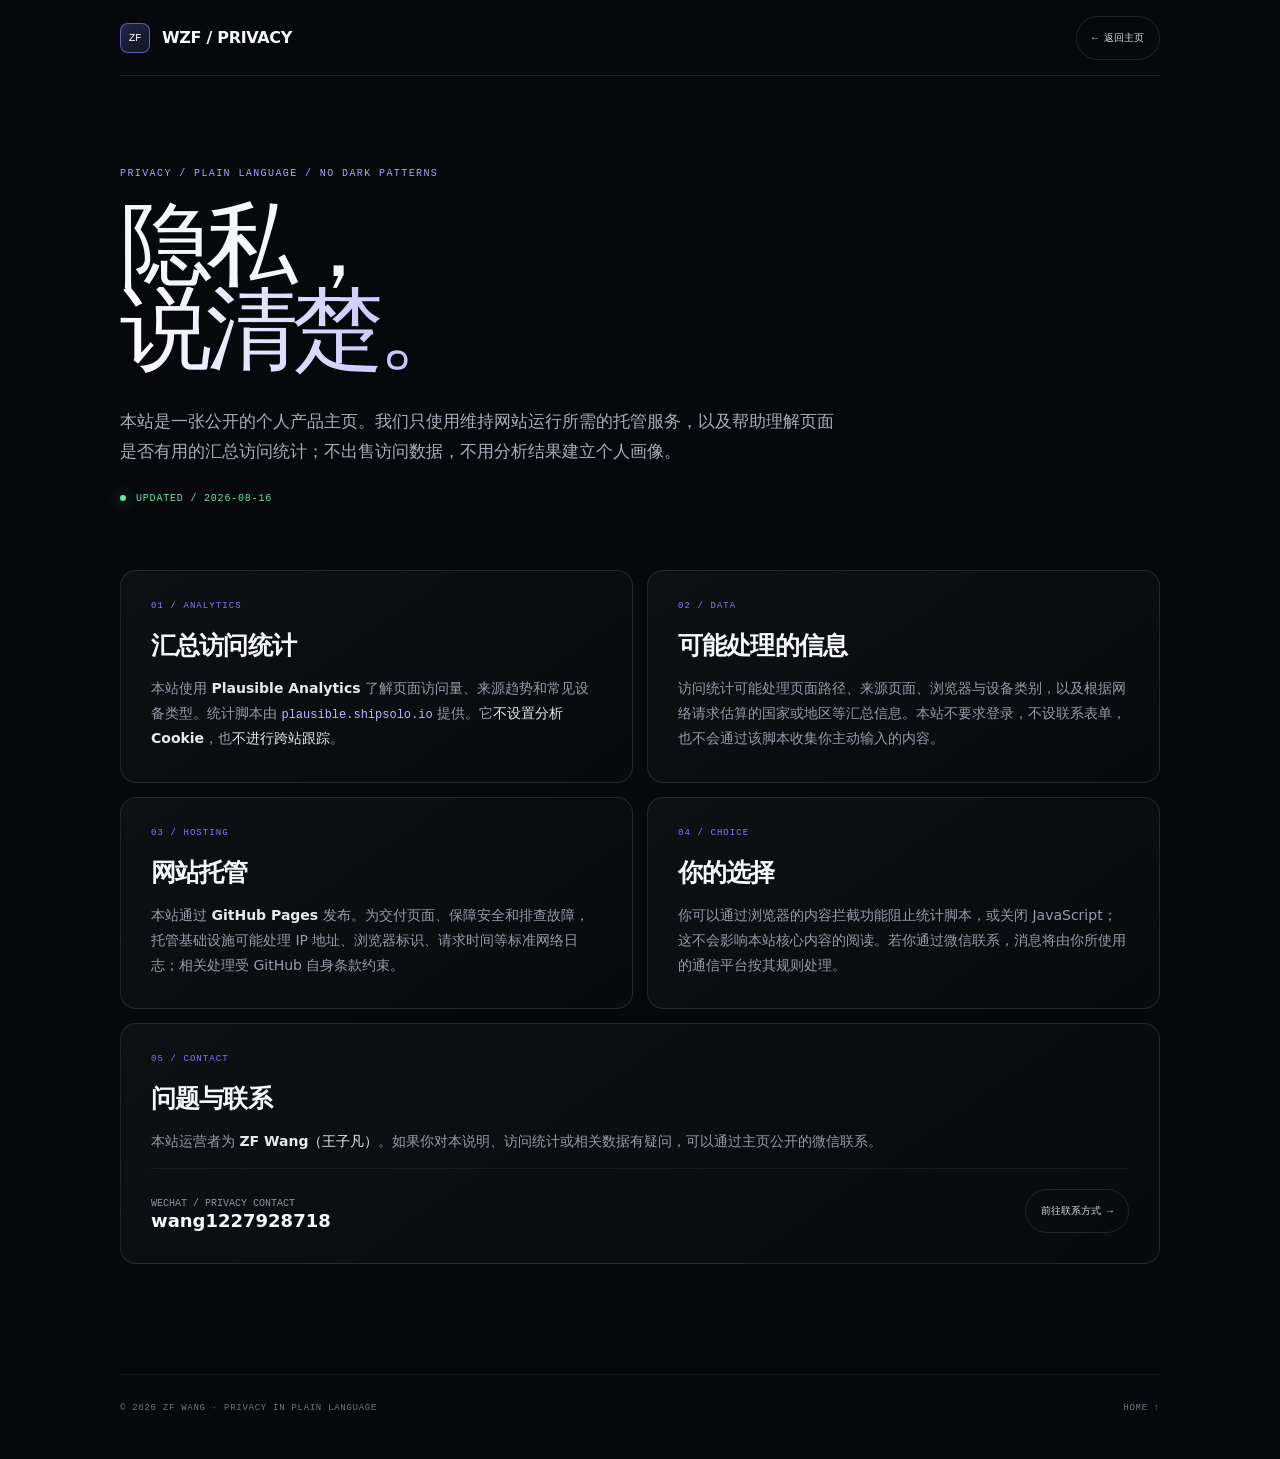
==== privacy.html @ b0c07e70 "feat: add privacy-aware site analytics" ====
<!doctype html>
<html lang="zh-CN">
<head>
  <meta charset="utf-8">
  <meta name="viewport" content="width=device-width,initial-scale=1">
  <meta name="description" content="wangzifan.store 的隐私说明：了解本站使用的托管与汇总访问统计服务。">
  <meta name="theme-color" content="#07080b">
  <link rel="icon" href="favicon.svg" type="image/svg+xml">
  <script defer data-domain="wangzifan.store" src="https://plausible.shipsolo.io/js/script.js"></script>
  <title>隐私说明 — ZF Wang</title>
  <style>
    :root{
      --bg:#07080b;--panel:#0d0f15;--text:#f6f7fb;--muted:#9ba1b0;--dim:#707787;
      --line:rgba(255,255,255,.10);--line2:rgba(255,255,255,.055);--violet:#8178ff;
      --cyan:#5ad8ff;--green:#66e8a9;--sans:Inter,"SF Pro Display","PingFang SC","Microsoft YaHei",system-ui,sans-serif;
      --mono:"SFMono-Regular",Consolas,"Liberation Mono",monospace
    }
    *{box-sizing:border-box;margin:0;padding:0}
    html{background:var(--bg)}
    body{min-height:100vh;background:var(--bg);color:var(--text);font-family:var(--sans);-webkit-font-smoothing:antialiased;overflow-x:hidden}
    body:before{content:"";position:fixed;inset:0;z-index:-1;background:radial-gradient(700px circle at 84% 8%,rgba(129,120,255,.15),transparent 66%),radial-gradient(540px circle at 4% 78%,rgba(90,216,255,.06),transparent 70%)}
    a{color:inherit;text-decoration:none}
    a:focus-visible{outline:2px solid var(--cyan);outline-offset:4px}
    .shell{width:min(1040px,calc(100% - 48px));margin-inline:auto}
    .nav{height:76px;display:flex;align-items:center;justify-content:space-between;border-bottom:1px solid var(--line)}
    .brand{display:flex;align-items:center;gap:12px;font-weight:650;letter-spacing:-.02em}
    .brand-mark{width:30px;height:30px;border:1px solid rgba(129,120,255,.68);display:grid;place-items:center;border-radius:8px;background:linear-gradient(145deg,rgba(129,120,255,.25),rgba(88,216,255,.08));font:500 11px var(--mono)}
    .back{min-height:44px;display:inline-flex;align-items:center;padding:10px 15px;border:1px solid var(--line);border-radius:999px;color:#d9dce5;font:500 10px var(--mono);transition:.2s}
    .back:hover{border-color:rgba(129,120,255,.58);background:rgba(129,120,255,.08)}
    main{padding:92px 0 110px}
    .eyebrow{color:#aaa5ff;font:500 10px var(--mono);letter-spacing:.14em;text-transform:uppercase}
    h1{font-size:clamp(52px,8vw,92px);line-height:.91;letter-spacing:-.065em;font-weight:590;margin:24px 0 28px;max-width:850px}
    h1 em{display:block;font-style:normal;color:transparent;background:linear-gradient(90deg,#fff,#aaa5ff 52%,#62d9ff);background-clip:text;-webkit-background-clip:text;padding-bottom:.08em}
    .lede{max-width:720px;color:#a8aebb;font-size:17px;line-height:1.8}
    .status{display:flex;gap:10px;align-items:center;margin-top:26px;color:var(--green);font:500 10px var(--mono);letter-spacing:.08em}.status i{width:6px;height:6px;border-radius:50%;background:var(--green);box-shadow:0 0 16px rgba(102,232,169,.7)}
    .grid{display:grid;grid-template-columns:repeat(2,minmax(0,1fr));gap:14px;margin-top:66px}
    article{min-width:0;border:1px solid var(--line);border-radius:16px;background:linear-gradient(145deg,rgba(255,255,255,.035),rgba(255,255,255,.012));padding:30px}
    article.wide{grid-column:1/-1}
    .num{color:#8178ff;font:500 9px var(--mono);letter-spacing:.12em}
    h2{font-size:25px;letter-spacing:-.035em;margin:18px 0 14px}
    p,li{color:#969cab;font-size:14px;line-height:1.8}
    ul{padding-left:19px;display:grid;gap:8px}
    strong{color:#e7e9ef;font-weight:560}
    code{color:#bdb9ff;font:400 12px var(--mono);overflow-wrap:anywhere}
    .contact{display:flex;align-items:center;justify-content:space-between;gap:24px;margin-top:14px;padding-top:20px;border-top:1px solid var(--line2)}
    .contact b{font-size:18px}.contact span{color:#8c93a2;font:400 10px var(--mono)}
    footer{padding:28px 0 46px;border-top:1px solid var(--line2);display:flex;justify-content:space-between;gap:20px;color:#6e7584;font:400 9px var(--mono);letter-spacing:.08em;text-transform:uppercase}
    footer a:hover{color:#d9dce5}
    @media(max-width:700px){.shell{width:calc(100% - 28px)}.nav{height:66px}.back{padding:9px 12px}main{padding:68px 0 86px}h1{font-size:49px}.lede{font-size:15px}.grid{grid-template-columns:1fr;margin-top:48px}article{padding:24px}article.wide{grid-column:auto}.contact{align-items:flex-start;flex-direction:column}footer{align-items:flex-start;flex-direction:column}}
    @media(max-width:360px){h1{font-size:42px}}
  </style>
</head>
<body>
  <header class="shell nav"><a class="brand" href="index.html"><span class="brand-mark">ZF</span><span>WZF / PRIVACY</span></a><a class="back" href="index.html">← 返回主页</a></header>
  <main class="shell">
    <div class="eyebrow">Privacy / Plain language / No dark patterns</div>
    <h1>隐私，<em>说清楚。</em></h1>
    <p class="lede">本站是一张公开的个人产品主页。我们只使用维持网站运行所需的托管服务，以及帮助理解页面是否有用的汇总访问统计；不出售访问数据，不用分析结果建立个人画像。</p>
    <div class="status"><i aria-hidden="true"></i>UPDATED / 2026-08-16</div>

    <section class="grid" aria-label="隐私说明内容">
      <article>
        <div class="num">01 / ANALYTICS</div>
        <h2>汇总访问统计</h2>
        <p>本站使用 <strong>Plausible Analytics</strong> 了解页面访问量、来源趋势和常见设备类型。统计脚本由 <code>plausible.shipsolo.io</code> 提供。它<strong>不设置分析 Cookie</strong>，也<strong>不进行跨站跟踪</strong>。</p>
      </article>
      <article>
        <div class="num">02 / DATA</div>
        <h2>可能处理的信息</h2>
        <p>访问统计可能处理页面路径、来源页面、浏览器与设备类别，以及根据网络请求估算的国家或地区等汇总信息。本站不要求登录，不设联系表单，也不会通过该脚本收集你主动输入的内容。</p>
      </article>
      <article>
        <div class="num">03 / HOSTING</div>
        <h2>网站托管</h2>
        <p>本站通过 <strong>GitHub Pages</strong> 发布。为交付页面、保障安全和排查故障，托管基础设施可能处理 IP 地址、浏览器标识、请求时间等标准网络日志；相关处理受 GitHub 自身条款约束。</p>
      </article>
      <article>
        <div class="num">04 / CHOICE</div>
        <h2>你的选择</h2>
        <p>你可以通过浏览器的内容拦截功能阻止统计脚本，或关闭 JavaScript；这不会影响本站核心内容的阅读。若你通过微信联系，消息将由你所使用的通信平台按其规则处理。</p>
      </article>
      <article class="wide">
        <div class="num">05 / CONTACT</div>
        <h2>问题与联系</h2>
        <p>本站运营者为 <strong>ZF Wang（王子凡）</strong>。如果你对本说明、访问统计或相关数据有疑问，可以通过主页公开的微信联系。</p>
        <div class="contact"><div><span>WECHAT / PRIVACY CONTACT</span><br><b>wang1227928718</b></div><a class="back" href="index.html#contact">前往联系方式 →</a></div>
      </article>
    </section>
  </main>
  <footer class="shell"><span>© 2026 ZF WANG · PRIVACY IN PLAIN LANGUAGE</span><a href="index.html">HOME ↑</a></footer>
</body>
</html>
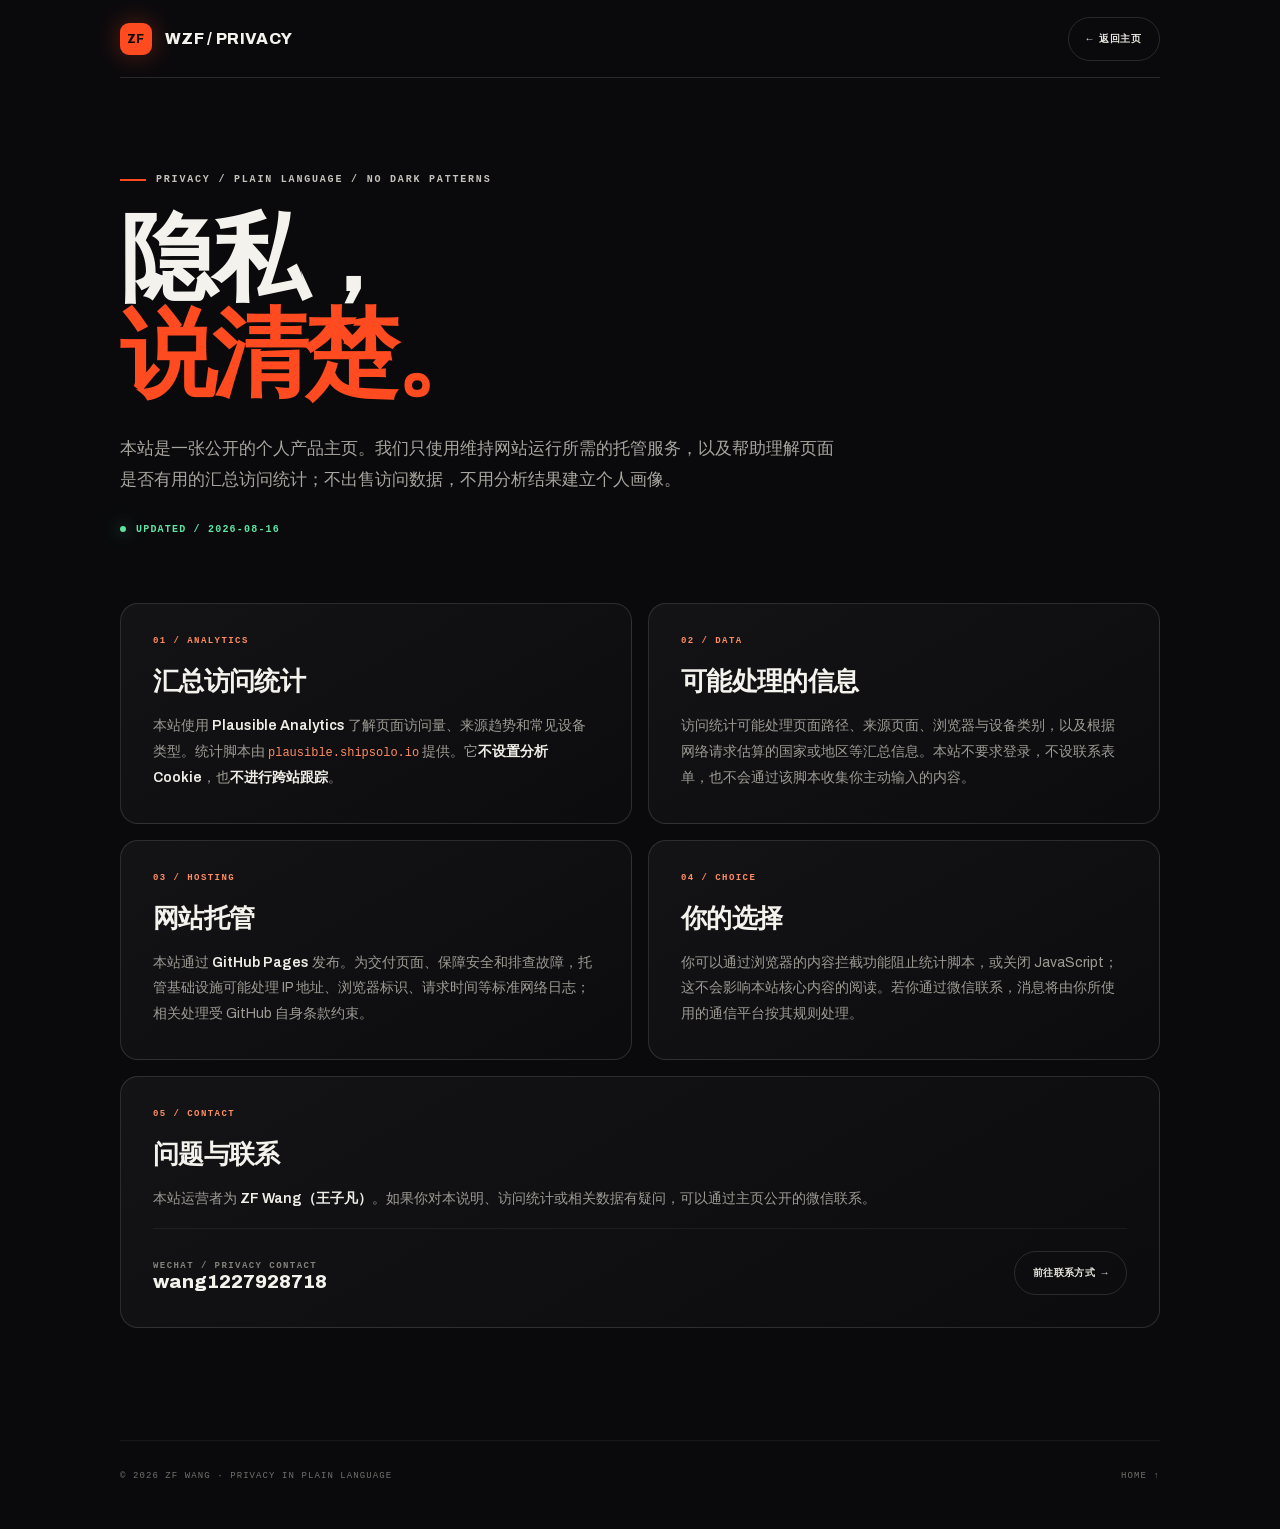
==== commit 046c4513: "feat: full visual system redesign — Archivo variable typography, warm-paper manifesto, flame-orange " ====
--- a/privacy.html
+++ b/privacy.html
@@ -4,50 +4,60 @@
   <meta charset="utf-8">
   <meta name="viewport" content="width=device-width,initial-scale=1">
   <meta name="description" content="wangzifan.store 的隐私说明：了解本站使用的托管与汇总访问统计服务。">
-  <meta name="theme-color" content="#07080b">
+  <meta name="theme-color" content="#0a0a0d">
   <link rel="icon" href="favicon.svg" type="image/svg+xml">
   <script defer data-domain="wangzifan.store" src="https://plausible.shipsolo.io/js/script.js"></script>
   <title>隐私说明 — ZF Wang</title>
   <style>
-    :root{
-      --bg:#07080b;--panel:#0d0f15;--text:#f6f7fb;--muted:#9ba1b0;--dim:#707787;
-      --line:rgba(255,255,255,.10);--line2:rgba(255,255,255,.055);--violet:#8178ff;
-      --cyan:#5ad8ff;--green:#66e8a9;--sans:Inter,"SF Pro Display","PingFang SC","Microsoft YaHei",system-ui,sans-serif;
-      --mono:"SFMono-Regular",Consolas,"Liberation Mono",monospace
-    }
-    *{box-sizing:border-box;margin:0;padding:0}
-    html{background:var(--bg)}
-    body{min-height:100vh;background:var(--bg);color:var(--text);font-family:var(--sans);-webkit-font-smoothing:antialiased;overflow-x:hidden}
-    body:before{content:"";position:fixed;inset:0;z-index:-1;background:radial-gradient(700px circle at 84% 8%,rgba(129,120,255,.15),transparent 66%),radial-gradient(540px circle at 4% 78%,rgba(90,216,255,.06),transparent 70%)}
-    a{color:inherit;text-decoration:none}
-    a:focus-visible{outline:2px solid var(--cyan);outline-offset:4px}
-    .shell{width:min(1040px,calc(100% - 48px));margin-inline:auto}
-    .nav{height:76px;display:flex;align-items:center;justify-content:space-between;border-bottom:1px solid var(--line)}
-    .brand{display:flex;align-items:center;gap:12px;font-weight:650;letter-spacing:-.02em}
-    .brand-mark{width:30px;height:30px;border:1px solid rgba(129,120,255,.68);display:grid;place-items:center;border-radius:8px;background:linear-gradient(145deg,rgba(129,120,255,.25),rgba(88,216,255,.08));font:500 11px var(--mono)}
-    .back{min-height:44px;display:inline-flex;align-items:center;padding:10px 15px;border:1px solid var(--line);border-radius:999px;color:#d9dce5;font:500 10px var(--mono);transition:.2s}
-    .back:hover{border-color:rgba(129,120,255,.58);background:rgba(129,120,255,.08)}
-    main{padding:92px 0 110px}
-    .eyebrow{color:#aaa5ff;font:500 10px var(--mono);letter-spacing:.14em;text-transform:uppercase}
-    h1{font-size:clamp(52px,8vw,92px);line-height:.91;letter-spacing:-.065em;font-weight:590;margin:24px 0 28px;max-width:850px}
-    h1 em{display:block;font-style:normal;color:transparent;background:linear-gradient(90deg,#fff,#aaa5ff 52%,#62d9ff);background-clip:text;-webkit-background-clip:text;padding-bottom:.08em}
-    .lede{max-width:720px;color:#a8aebb;font-size:17px;line-height:1.8}
-    .status{display:flex;gap:10px;align-items:center;margin-top:26px;color:var(--green);font:500 10px var(--mono);letter-spacing:.08em}.status i{width:6px;height:6px;border-radius:50%;background:var(--green);box-shadow:0 0 16px rgba(102,232,169,.7)}
-    .grid{display:grid;grid-template-columns:repeat(2,minmax(0,1fr));gap:14px;margin-top:66px}
-    article{min-width:0;border:1px solid var(--line);border-radius:16px;background:linear-gradient(145deg,rgba(255,255,255,.035),rgba(255,255,255,.012));padding:30px}
-    article.wide{grid-column:1/-1}
-    .num{color:#8178ff;font:500 9px var(--mono);letter-spacing:.12em}
-    h2{font-size:25px;letter-spacing:-.035em;margin:18px 0 14px}
-    p,li{color:#969cab;font-size:14px;line-height:1.8}
-    ul{padding-left:19px;display:grid;gap:8px}
-    strong{color:#e7e9ef;font-weight:560}
-    code{color:#bdb9ff;font:400 12px var(--mono);overflow-wrap:anywhere}
-    .contact{display:flex;align-items:center;justify-content:space-between;gap:24px;margin-top:14px;padding-top:20px;border-top:1px solid var(--line2)}
-    .contact b{font-size:18px}.contact span{color:#8c93a2;font:400 10px var(--mono)}
-    footer{padding:28px 0 46px;border-top:1px solid var(--line2);display:flex;justify-content:space-between;gap:20px;color:#6e7584;font:400 9px var(--mono);letter-spacing:.08em;text-transform:uppercase}
-    footer a:hover{color:#d9dce5}
-    @media(max-width:700px){.shell{width:calc(100% - 28px)}.nav{height:66px}.back{padding:9px 12px}main{padding:68px 0 86px}h1{font-size:49px}.lede{font-size:15px}.grid{grid-template-columns:1fr;margin-top:48px}article{padding:24px}article.wide{grid-column:auto}.contact{align-items:flex-start;flex-direction:column}footer{align-items:flex-start;flex-direction:column}}
-    @media(max-width:360px){h1{font-size:42px}}
+@font-face{font-family:Archivo;font-style:normal;font-weight:100 900;font-stretch:75% 125%;font-display:swap;src:url([data-uri])}
+
+:root{
+  --ink:#0a0a0d;--text:#f4f2ec;--muted:#a09e96;--dim:#6d6c66;
+  --line:rgba(244,242,236,.13);--line2:rgba(244,242,236,.06);
+  --flame:#ff4b1f;--green:#5fe3a1;
+  --sans:Archivo,"PingFang SC","Hiragino Sans GB","Microsoft YaHei",system-ui,sans-serif;
+  --mono:"SFMono-Regular",Consolas,"Liberation Mono",Menlo,monospace
+}
+*{box-sizing:border-box;margin:0;padding:0}
+html{background:var(--ink);color-scheme:dark}
+body{min-height:100vh;background:var(--ink);color:var(--text);font-family:var(--sans);font-feature-settings:normal;-webkit-font-smoothing:antialiased;overflow-x:hidden}
+body:before{content:"";position:fixed;inset:0;z-index:-1;background:radial-gradient(700px circle at 84% 6%,rgba(255,75,31,.11),transparent 64%),radial-gradient(620px circle at 3% 82%,rgba(255,122,60,.05),transparent 70%)}
+::selection{background:var(--flame);color:#140b06}
+a{color:inherit;text-decoration:none}
+a:focus-visible{outline:2px solid var(--flame);outline-offset:4px}
+.shell{width:min(1040px,calc(100% - 48px));margin-inline:auto}
+.nav{height:78px;display:flex;align-items:center;justify-content:space-between;border-bottom:1px solid var(--line)}
+.brand{display:flex;align-items:center;gap:13px;font-weight:800;letter-spacing:.02em;text-transform:uppercase}
+.brand-mark{width:32px;height:32px;display:grid;place-items:center;border-radius:9px;background:var(--flame);color:#140b06;font:800 12px var(--sans);box-shadow:0 0 26px rgba(255,75,31,.35)}
+.back{min-height:44px;display:inline-flex;align-items:center;padding:11px 18px;border:1px solid var(--line);border-radius:999px;color:#e6e4dc;font:700 10px var(--mono);letter-spacing:.04em;transition:border-color .2s,background .2s,color .2s,transform .2s}
+.back:hover{border-color:var(--flame);background:rgba(255,75,31,.09);color:#fff;transform:translateX(-2px)}
+main{padding:96px 0 112px}
+.eyebrow{display:flex;align-items:center;gap:10px;color:#c4c2ba;font:600 10px var(--mono);letter-spacing:.18em;text-transform:uppercase}
+.eyebrow:before{content:"";width:26px;height:2px;background:var(--flame)}
+h1{font-size:clamp(52px,8vw,96px);line-height:1;letter-spacing:-.045em;font-weight:800;margin:26px 0 30px;max-width:850px}
+h1 em{display:block;font-style:normal;color:var(--flame)}
+.lede{max-width:720px;color:#a8a69e;font-size:17px;line-height:1.85}
+.status{display:flex;gap:10px;align-items:center;margin-top:28px;color:var(--green);font:600 10px var(--mono);letter-spacing:.12em}
+.status i{width:6px;height:6px;border-radius:50%;background:var(--green);box-shadow:0 0 16px rgba(95,227,161,.7)}
+.grid{display:grid;grid-template-columns:repeat(2,minmax(0,1fr));gap:16px;margin-top:68px}
+article{min-width:0;border:1px solid var(--line);border-radius:18px;background:linear-gradient(150deg,rgba(244,242,236,.045),rgba(244,242,236,.012));padding:32px;transition:border-color .25s,transform .25s}
+article:hover{border-color:rgba(255,75,31,.4);transform:translateY(-2px)}
+article.wide{grid-column:1/-1}
+.num{color:#ff8b61;font:600 9px var(--mono);letter-spacing:.16em;text-transform:uppercase}
+h2{font-size:26px;letter-spacing:-.025em;font-weight:800;margin:18px 0 14px}
+p,li{color:#9d9b93;font-size:14px;line-height:1.85}
+ul{padding-left:19px;display:grid;gap:8px}
+strong{color:#f0eee7;font-weight:600}
+code{color:#ff8b61;font:500 12px var(--mono);overflow-wrap:anywhere}
+.contact{display:flex;align-items:center;justify-content:space-between;gap:24px;margin-top:16px;padding-top:22px;border-top:1px solid var(--line2)}
+.contact b{font-size:19px;font-weight:800}
+.contact span{color:#83817a;font:600 9px var(--mono);letter-spacing:.16em}
+.contact .back:hover{transform:translateX(2px)}
+footer{padding:30px 0 48px;border-top:1px solid var(--line2);display:flex;justify-content:space-between;gap:20px;color:#71706a;font:500 9px var(--mono);letter-spacing:.12em;text-transform:uppercase}
+footer a:hover{color:#ff8b61}
+@media(max-width:700px){.shell{width:calc(100% - 28px)}.nav{height:66px}.back{padding:9px 13px}main{padding:70px 0 88px}h1{font-size:48px}.lede{font-size:15px}.grid{grid-template-columns:1fr;margin-top:50px}article{padding:26px}article.wide{grid-column:auto}.contact{align-items:flex-start;flex-direction:column}footer{align-items:flex-start;flex-direction:column}}
+@media(max-width:360px){h1{font-size:41px}}
+
   </style>
 </head>
 <body>
@@ -60,27 +70,27 @@
 
     <section class="grid" aria-label="隐私说明内容">
       <article>
-        <div class="num">01 / ANALYTICS</div>
+        <div class="num">01 / Analytics</div>
         <h2>汇总访问统计</h2>
         <p>本站使用 <strong>Plausible Analytics</strong> 了解页面访问量、来源趋势和常见设备类型。统计脚本由 <code>plausible.shipsolo.io</code> 提供。它<strong>不设置分析 Cookie</strong>，也<strong>不进行跨站跟踪</strong>。</p>
       </article>
       <article>
-        <div class="num">02 / DATA</div>
+        <div class="num">02 / Data</div>
         <h2>可能处理的信息</h2>
         <p>访问统计可能处理页面路径、来源页面、浏览器与设备类别，以及根据网络请求估算的国家或地区等汇总信息。本站不要求登录，不设联系表单，也不会通过该脚本收集你主动输入的内容。</p>
       </article>
       <article>
-        <div class="num">03 / HOSTING</div>
+        <div class="num">03 / Hosting</div>
         <h2>网站托管</h2>
         <p>本站通过 <strong>GitHub Pages</strong> 发布。为交付页面、保障安全和排查故障，托管基础设施可能处理 IP 地址、浏览器标识、请求时间等标准网络日志；相关处理受 GitHub 自身条款约束。</p>
       </article>
       <article>
-        <div class="num">04 / CHOICE</div>
+        <div class="num">04 / Choice</div>
         <h2>你的选择</h2>
         <p>你可以通过浏览器的内容拦截功能阻止统计脚本，或关闭 JavaScript；这不会影响本站核心内容的阅读。若你通过微信联系，消息将由你所使用的通信平台按其规则处理。</p>
       </article>
       <article class="wide">
-        <div class="num">05 / CONTACT</div>
+        <div class="num">05 / Contact</div>
         <h2>问题与联系</h2>
         <p>本站运营者为 <strong>ZF Wang（王子凡）</strong>。如果你对本说明、访问统计或相关数据有疑问，可以通过主页公开的微信联系。</p>
         <div class="contact"><div><span>WECHAT / PRIVACY CONTACT</span><br><b>wang1227928718</b></div><a class="back" href="index.html#contact">前往联系方式 →</a></div>
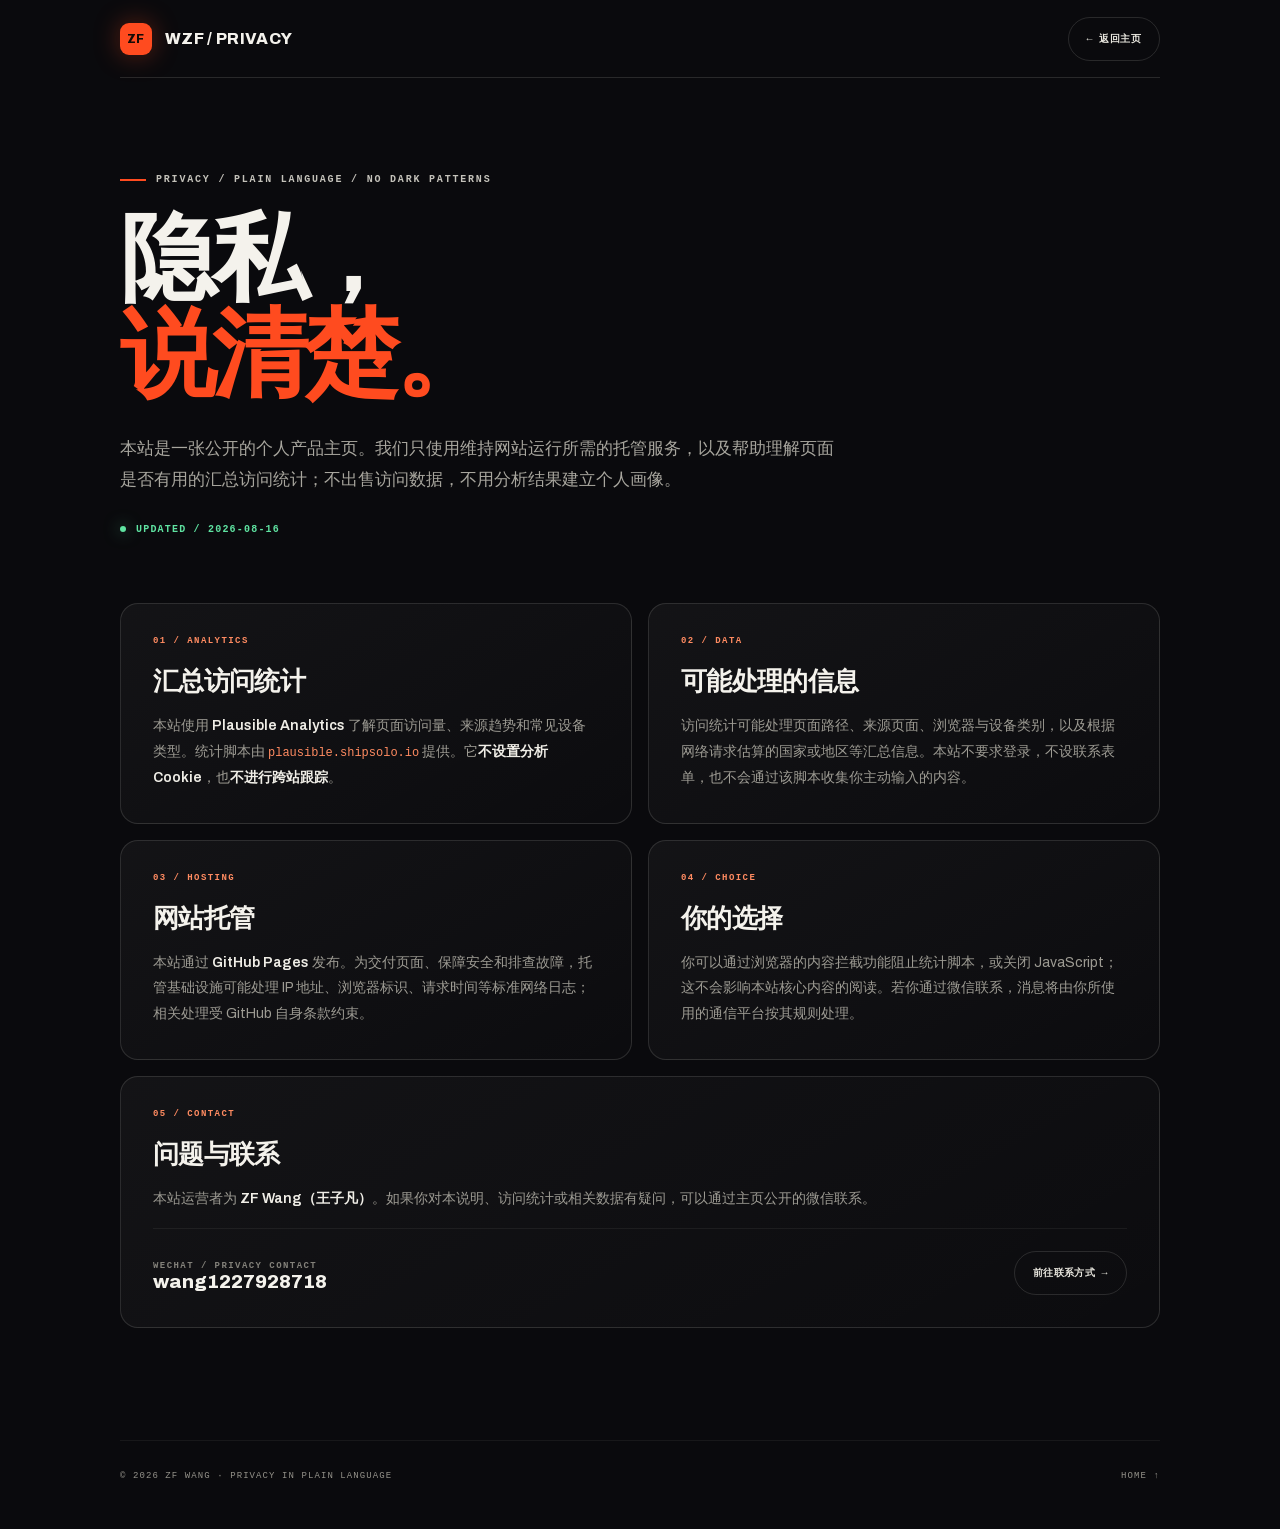
==== commit d747a134: "perf: optimize rendering and accessibility" ====
--- a/privacy.html
+++ b/privacy.html
@@ -9,7 +9,7 @@
   <script defer data-domain="wangzifan.store" src="https://plausible.shipsolo.io/js/script.js"></script>
   <title>隐私说明 — ZF Wang</title>
   <style>
-@font-face{font-family:Archivo;font-style:normal;font-weight:100 900;font-stretch:75% 125%;font-display:swap;src:url([data-uri])}
+@font-face{font-family:Archivo;font-style:normal;font-weight:100 900;font-stretch:75% 125%;font-display:swap;src:url('assets/archivo.woff2')}
 
 :root{
   --ink:#0a0a0d;--text:#f4f2ec;--muted:#a09e96;--dim:#6d6c66;
@@ -53,7 +53,7 @@
 .contact b{font-size:19px;font-weight:800}
 .contact span{color:#83817a;font:600 9px var(--mono);letter-spacing:.16em}
 .contact .back:hover{transform:translateX(2px)}
-footer{padding:30px 0 48px;border-top:1px solid var(--line2);display:flex;justify-content:space-between;gap:20px;color:#71706a;font:500 9px var(--mono);letter-spacing:.12em;text-transform:uppercase}
+footer{padding:30px 0 48px;border-top:1px solid var(--line2);display:flex;justify-content:space-between;gap:20px;color:#94928a;font:500 9px var(--mono);letter-spacing:.12em;text-transform:uppercase}
 footer a:hover{color:#ff8b61}
 @media(max-width:700px){.shell{width:calc(100% - 28px)}.nav{height:66px}.back{padding:9px 13px}main{padding:70px 0 88px}h1{font-size:48px}.lede{font-size:15px}.grid{grid-template-columns:1fr;margin-top:50px}article{padding:26px}article.wide{grid-column:auto}.contact{align-items:flex-start;flex-direction:column}footer{align-items:flex-start;flex-direction:column}}
 @media(max-width:360px){h1{font-size:41px}}
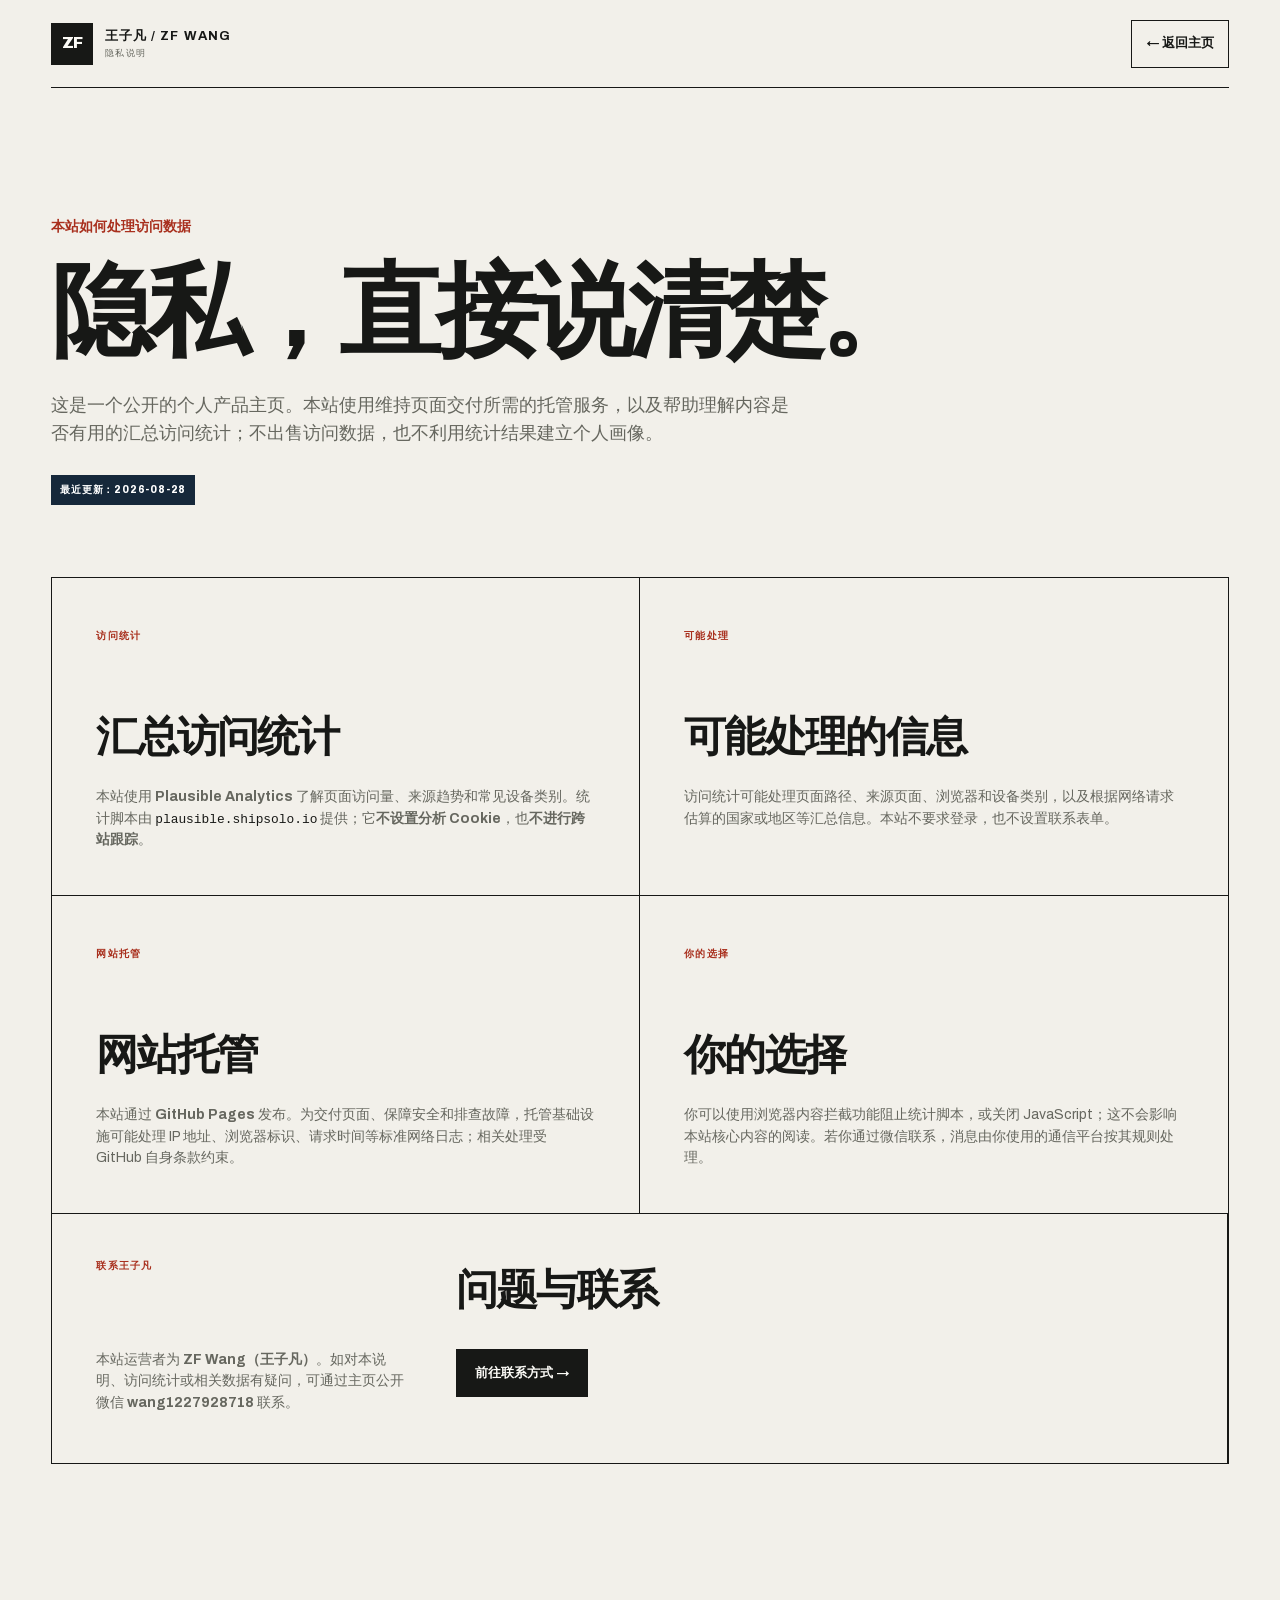
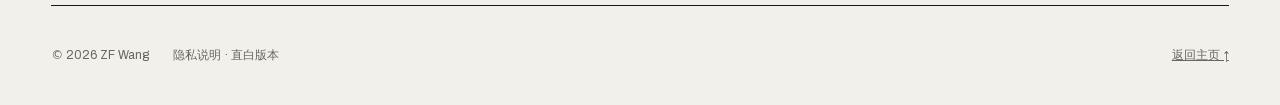
==== commit 4f511a45: "feat: turn portfolio into a personal product workbench Replace the uniform studio presentation with " ====
--- a/privacy.html
+++ b/privacy.html
@@ -2,101 +2,51 @@
 <html lang="zh-CN">
 <head>
   <meta charset="utf-8">
-  <meta name="viewport" content="width=device-width,initial-scale=1">
-  <meta name="description" content="wangzifan.store 的隐私说明：了解本站使用的托管与汇总访问统计服务。">
-  <meta name="theme-color" content="#0a0a0d">
+  <meta name="viewport" content="width=device-width, initial-scale=1">
+  <meta name="theme-color" content="#f2f0ea">
+  <title>隐私说明 — ZF Wang</title>
+  <meta name="description" content="wangzifan.store 的简明隐私说明：Plausible 汇总访问统计、GitHub Pages 托管日志与联系渠道。">
+  <link rel="canonical" href="https://wangzifan.store/privacy.html">
+  <meta property="og:type" content="website">
+  <meta property="og:locale" content="zh_CN">
+  <meta property="og:title" content="隐私说明 — ZF Wang">
+  <meta property="og:description" content="wangzifan.store 的简明隐私说明：Plausible 汇总访问统计、GitHub Pages 托管日志与联系渠道。">
+  <meta property="og:url" content="https://wangzifan.store/privacy.html">
+  <meta property="og:image" content="https://wangzifan.store/assets/og-card.webp">
+  <meta property="og:image:type" content="image/webp">
+  <meta property="og:image:width" content="1200">
+  <meta property="og:image:height" content="630">
+  <meta property="og:image:alt" content="王子凡的个人产品工作台分享图">
+  <meta name="twitter:card" content="summary_large_image">
+  <meta name="twitter:title" content="隐私说明 — ZF Wang">
+  <meta name="twitter:description" content="wangzifan.store 的简明隐私说明：Plausible 汇总访问统计、GitHub Pages 托管日志与联系渠道。">
+  <meta name="twitter:image" content="https://wangzifan.store/assets/og-card.webp">
+  <meta name="twitter:image:alt" content="王子凡的个人产品工作台分享图">
   <link rel="icon" href="favicon.svg" type="image/svg+xml">
+  <link rel="stylesheet" href="assets/site.css">
   <script defer data-domain="wangzifan.store" src="https://plausible.shipsolo.io/js/script.js"></script>
-  <title>隐私说明 — ZF Wang</title>
-  <style>
-@font-face{font-family:Archivo;font-style:normal;font-weight:100 900;font-stretch:75% 125%;font-display:swap;src:url('assets/archivo.woff2')}
-
-:root{
-  --ink:#0a0a0d;--text:#f4f2ec;--muted:#a09e96;--dim:#6d6c66;
-  --line:rgba(244,242,236,.13);--line2:rgba(244,242,236,.06);
-  --flame:#ff4b1f;--green:#5fe3a1;
-  --sans:Archivo,"PingFang SC","Hiragino Sans GB","Microsoft YaHei",system-ui,sans-serif;
-  --mono:"SFMono-Regular",Consolas,"Liberation Mono",Menlo,monospace
-}
-*{box-sizing:border-box;margin:0;padding:0}
-html{background:var(--ink);color-scheme:dark}
-body{min-height:100vh;background:var(--ink);color:var(--text);font-family:var(--sans);font-feature-settings:normal;-webkit-font-smoothing:antialiased;overflow-x:hidden}
-body:before{content:"";position:fixed;inset:0;z-index:-1;background:radial-gradient(700px circle at 84% 6%,rgba(255,75,31,.11),transparent 64%),radial-gradient(620px circle at 3% 82%,rgba(255,122,60,.05),transparent 70%)}
-::selection{background:var(--flame);color:#140b06}
-a{color:inherit;text-decoration:none}
-a:focus-visible{outline:2px solid var(--flame);outline-offset:4px}
-.shell{width:min(1040px,calc(100% - 48px));margin-inline:auto}
-.nav{height:78px;display:flex;align-items:center;justify-content:space-between;border-bottom:1px solid var(--line)}
-.brand{display:flex;align-items:center;gap:13px;font-weight:800;letter-spacing:.02em;text-transform:uppercase}
-.brand-mark{width:32px;height:32px;display:grid;place-items:center;border-radius:9px;background:var(--flame);color:#140b06;font:800 12px var(--sans);box-shadow:0 0 26px rgba(255,75,31,.35)}
-.back{min-height:44px;display:inline-flex;align-items:center;padding:11px 18px;border:1px solid var(--line);border-radius:999px;color:#e6e4dc;font:700 10px var(--mono);letter-spacing:.04em;transition:border-color .2s,background .2s,color .2s,transform .2s}
-.back:hover{border-color:var(--flame);background:rgba(255,75,31,.09);color:#fff;transform:translateX(-2px)}
-main{padding:96px 0 112px}
-.eyebrow{display:flex;align-items:center;gap:10px;color:#c4c2ba;font:600 10px var(--mono);letter-spacing:.18em;text-transform:uppercase}
-.eyebrow:before{content:"";width:26px;height:2px;background:var(--flame)}
-h1{font-size:clamp(52px,8vw,96px);line-height:1;letter-spacing:-.045em;font-weight:800;margin:26px 0 30px;max-width:850px}
-h1 em{display:block;font-style:normal;color:var(--flame)}
-.lede{max-width:720px;color:#a8a69e;font-size:17px;line-height:1.85}
-.status{display:flex;gap:10px;align-items:center;margin-top:28px;color:var(--green);font:600 10px var(--mono);letter-spacing:.12em}
-.status i{width:6px;height:6px;border-radius:50%;background:var(--green);box-shadow:0 0 16px rgba(95,227,161,.7)}
-.grid{display:grid;grid-template-columns:repeat(2,minmax(0,1fr));gap:16px;margin-top:68px}
-article{min-width:0;border:1px solid var(--line);border-radius:18px;background:linear-gradient(150deg,rgba(244,242,236,.045),rgba(244,242,236,.012));padding:32px;transition:border-color .25s,transform .25s}
-article:hover{border-color:rgba(255,75,31,.4);transform:translateY(-2px)}
-article.wide{grid-column:1/-1}
-.num{color:#ff8b61;font:600 9px var(--mono);letter-spacing:.16em;text-transform:uppercase}
-h2{font-size:26px;letter-spacing:-.025em;font-weight:800;margin:18px 0 14px}
-p,li{color:#9d9b93;font-size:14px;line-height:1.85}
-ul{padding-left:19px;display:grid;gap:8px}
-strong{color:#f0eee7;font-weight:600}
-code{color:#ff8b61;font:500 12px var(--mono);overflow-wrap:anywhere}
-.contact{display:flex;align-items:center;justify-content:space-between;gap:24px;margin-top:16px;padding-top:22px;border-top:1px solid var(--line2)}
-.contact b{font-size:19px;font-weight:800}
-.contact span{color:#83817a;font:600 9px var(--mono);letter-spacing:.16em}
-.contact .back:hover{transform:translateX(2px)}
-footer{padding:30px 0 48px;border-top:1px solid var(--line2);display:flex;justify-content:space-between;gap:20px;color:#94928a;font:500 9px var(--mono);letter-spacing:.12em;text-transform:uppercase}
-footer a:hover{color:#ff8b61}
-@media(max-width:700px){.shell{width:calc(100% - 28px)}.nav{height:66px}.back{padding:9px 13px}main{padding:70px 0 88px}h1{font-size:48px}.lede{font-size:15px}.grid{grid-template-columns:1fr;margin-top:50px}article{padding:26px}article.wide{grid-column:auto}.contact{align-items:flex-start;flex-direction:column}footer{align-items:flex-start;flex-direction:column}}
-@media(max-width:360px){h1{font-size:41px}}
-
-  </style>
 </head>
-<body>
-  <header class="shell nav"><a class="brand" href="index.html"><span class="brand-mark">ZF</span><span>WZF / PRIVACY</span></a><a class="back" href="index.html">← 返回主页</a></header>
-  <main class="shell">
-    <div class="eyebrow">Privacy / Plain language / No dark patterns</div>
-    <h1>隐私，<em>说清楚。</em></h1>
-    <p class="lede">本站是一张公开的个人产品主页。我们只使用维持网站运行所需的托管服务，以及帮助理解页面是否有用的汇总访问统计；不出售访问数据，不用分析结果建立个人画像。</p>
-    <div class="status"><i aria-hidden="true"></i>UPDATED / 2026-08-16</div>
-
-    <section class="grid" aria-label="隐私说明内容">
-      <article>
-        <div class="num">01 / Analytics</div>
-        <h2>汇总访问统计</h2>
-        <p>本站使用 <strong>Plausible Analytics</strong> 了解页面访问量、来源趋势和常见设备类型。统计脚本由 <code>plausible.shipsolo.io</code> 提供。它<strong>不设置分析 Cookie</strong>，也<strong>不进行跨站跟踪</strong>。</p>
-      </article>
-      <article>
-        <div class="num">02 / Data</div>
-        <h2>可能处理的信息</h2>
-        <p>访问统计可能处理页面路径、来源页面、浏览器与设备类别，以及根据网络请求估算的国家或地区等汇总信息。本站不要求登录，不设联系表单，也不会通过该脚本收集你主动输入的内容。</p>
-      </article>
-      <article>
-        <div class="num">03 / Hosting</div>
-        <h2>网站托管</h2>
-        <p>本站通过 <strong>GitHub Pages</strong> 发布。为交付页面、保障安全和排查故障，托管基础设施可能处理 IP 地址、浏览器标识、请求时间等标准网络日志；相关处理受 GitHub 自身条款约束。</p>
-      </article>
-      <article>
-        <div class="num">04 / Choice</div>
-        <h2>你的选择</h2>
-        <p>你可以通过浏览器的内容拦截功能阻止统计脚本，或关闭 JavaScript；这不会影响本站核心内容的阅读。若你通过微信联系，消息将由你所使用的通信平台按其规则处理。</p>
-      </article>
-      <article class="wide">
-        <div class="num">05 / Contact</div>
-        <h2>问题与联系</h2>
-        <p>本站运营者为 <strong>ZF Wang（王子凡）</strong>。如果你对本说明、访问统计或相关数据有疑问，可以通过主页公开的微信联系。</p>
-        <div class="contact"><div><span>WECHAT / PRIVACY CONTACT</span><br><b>wang1227928718</b></div><a class="back" href="index.html#contact">前往联系方式 →</a></div>
-      </article>
+<body class="privacy-page">
+  <a class="skip-link" href="#privacy-content">跳到隐私说明</a>
+  <header class="site-header">
+    <a class="brand" href="index.html" aria-label="返回王子凡首页"><span class="brand-mark" aria-hidden="true">ZF</span><span><strong>王子凡 / ZF WANG</strong><small>隐私说明</small></span></a>
+    <a class="button privacy-back" href="index.html">← 返回主页</a>
+  </header>
+  <main class="privacy-main" id="privacy-content" tabindex="-1">
+    <div class="privacy-hero">
+      <p class="eyebrow">本站如何处理访问数据</p>
+      <h1>隐私，直接说清楚。</h1>
+      <p>这是一个公开的个人产品主页。本站使用维持页面交付所需的托管服务，以及帮助理解内容是否有用的汇总访问统计；不出售访问数据，也不利用统计结果建立个人画像。</p>
+      <span class="privacy-updated">最近更新：2026-08-28</span>
+    </div>
+    <section class="privacy-grid" aria-label="隐私说明内容">
+      <article><span>访问统计</span><h2>汇总访问统计</h2><p>本站使用 <strong>Plausible Analytics</strong> 了解页面访问量、来源趋势和常见设备类别。统计脚本由 <code>plausible.shipsolo.io</code> 提供；它<strong>不设置分析 Cookie</strong>，也<strong>不进行跨站跟踪</strong>。</p></article>
+      <article><span>可能处理</span><h2>可能处理的信息</h2><p>访问统计可能处理页面路径、来源页面、浏览器和设备类别，以及根据网络请求估算的国家或地区等汇总信息。本站不要求登录，也不设置联系表单。</p></article>
+      <article><span>网站托管</span><h2>网站托管</h2><p>本站通过 <strong>GitHub Pages</strong> 发布。为交付页面、保障安全和排查故障，托管基础设施可能处理 IP 地址、浏览器标识、请求时间等标准网络日志；相关处理受 GitHub 自身条款约束。</p></article>
+      <article><span>你的选择</span><h2>你的选择</h2><p>你可以使用浏览器内容拦截功能阻止统计脚本，或关闭 JavaScript；这不会影响本站核心内容的阅读。若你通过微信联系，消息由你使用的通信平台按其规则处理。</p></article>
+      <article class="privacy-contact"><span>联系王子凡</span><h2>问题与联系</h2><p>本站运营者为 <strong>ZF Wang（王子凡）</strong>。如对本说明、访问统计或相关数据有疑问，可通过主页公开微信 <strong>wang1227928718</strong> 联系。</p><a class="button button-primary" href="index.html#contact">前往联系方式 →</a></article>
     </section>
   </main>
-  <footer class="shell"><span>© 2026 ZF WANG · PRIVACY IN PLAIN LANGUAGE</span><a href="index.html">HOME ↑</a></footer>
+  <footer class="site-footer"><span>© 2026 ZF Wang</span><span>隐私说明 · 直白版本</span><a href="index.html">返回主页 ↑</a></footer>
 </body>
 </html>
--- a/assets/site.css
+++ b/assets/site.css
@@ -0,0 +1,495 @@
+@font-face {
+  font-family: "Archivo";
+  src: url("archivo.woff2") format("woff2");
+  font-display: swap;
+  font-weight: 100 900;
+}
+
+:root {
+  --bg: #f2f0ea;
+  --surface: #fcfbf7;
+  --ink: #171816;
+  --muted: #66675f;
+  --line: #cbc9bf;
+  --accent: #cc3d26;
+  --accent-dark: #a82f1d;
+  --navy: #16283a;
+  --max: 1180px;
+  --pad: clamp(20px, 4vw, 64px);
+}
+
+* { box-sizing: border-box; }
+[hidden] { display: none !important; }
+html { scroll-behavior: smooth; }
+body {
+  margin: 0;
+  background: var(--bg);
+  color: var(--ink);
+  font-family: Archivo, system-ui, sans-serif;
+  line-height: 1.55;
+}
+a { color: inherit; }
+.skip-link {
+  position: fixed;
+  inset: 8px auto auto 8px;
+  z-index: 100;
+  padding: 10px 14px;
+  background: var(--ink);
+  color: white;
+  transform: translateY(-150%);
+}
+.skip-link:focus { transform: none; }
+.site-header {
+  width: min(calc(100% - (2 * var(--pad))), var(--max));
+  margin: 0 auto;
+  min-height: 88px;
+  display: flex;
+  align-items: center;
+  justify-content: space-between;
+  border-bottom: 1px solid var(--ink);
+}
+.brand {
+  display: inline-flex;
+  gap: 12px;
+  align-items: center;
+  text-decoration: none;
+}
+.brand-mark {
+  display: grid;
+  place-items: center;
+  width: 42px;
+  aspect-ratio: 1;
+  background: var(--ink);
+  color: var(--surface);
+  font-weight: 850;
+  letter-spacing: -0.07em;
+}
+.brand strong, .brand small { display: block; }
+.brand strong { letter-spacing: .08em; font-size: 13px; }
+.brand small { color: var(--muted); font-size: 9px; letter-spacing: .13em; }
+nav { display: flex; gap: 4px; align-items: center; }
+nav a {
+  min-height: 44px;
+  display: inline-flex;
+  align-items: center;
+  padding: 0 13px;
+  font-size: 13px;
+  text-decoration: none;
+}
+nav a:hover, nav a:focus-visible { background: #e4e1d8; }
+nav .nav-cta { margin-left: 8px; background: var(--ink); color: var(--surface); }
+nav .nav-cta:hover, nav .nav-cta:focus-visible { background: var(--accent); }
+.hero {
+  width: min(calc(100% - (2 * var(--pad))), var(--max));
+  margin: 0 auto;
+  min-height: 640px;
+  padding: clamp(76px, 9vw, 122px) 0 78px;
+  display: grid;
+  grid-template-columns: minmax(0, 1.28fr) minmax(300px, .72fr);
+  gap: clamp(52px, 8vw, 112px);
+  align-items: center;
+}
+.eyebrow, .note-index {
+  display: block;
+  margin: 0 0 24px;
+  color: var(--accent-dark);
+  font-size: 14px;
+  font-weight: 760;
+  letter-spacing: 0;
+}
+h1 {
+  max-width: 900px;
+  margin: 0;
+  font-size: clamp(46px, 6.35vw, 80px);
+  line-height: .98;
+  letter-spacing: -.058em;
+  font-weight: 830;
+}
+.title-line { display: block; white-space: nowrap; }
+.no-break { white-space: nowrap; }
+h1 em {
+  color: inherit;
+  font-style: normal;
+  background: linear-gradient(transparent 72%, #e6a89b 72%, #e6a89b 88%, transparent 88%);
+}
+.hero-lead {
+  max-width: 660px;
+  margin: 32px 0 0;
+  color: #464740;
+  font-size: clamp(17px, 1.65vw, 20px);
+}
+.hero-actions { display: flex; flex-wrap: wrap; gap: 12px; margin-top: 34px; }
+.button {
+  min-height: 48px;
+  padding: 0 18px;
+  display: inline-flex;
+  align-items: center;
+  justify-content: center;
+  gap: 22px;
+  border: 1px solid var(--ink);
+  font-size: 13px;
+  font-weight: 750;
+  text-decoration: none;
+}
+.button-primary { background: var(--ink); color: var(--surface); }
+.button-primary:hover, .button-primary:focus-visible { background: var(--accent); border-color: var(--accent); }
+.button-quiet:hover, .button-quiet:focus-visible { background: var(--surface); }
+.hero-latest {
+  align-self: center;
+  margin: 0 8px 8px 0;
+  border: 1px solid var(--ink);
+  border-top: 6px solid var(--navy);
+  background: var(--surface);
+  box-shadow: 9px 9px 0 #d8d3c6;
+}
+.hero-latest-copy { padding: clamp(24px, 3vw, 34px); }
+.hero-latest-copy > p:first-child { margin: 0 0 34px; display: flex; justify-content: space-between; gap: 12px; color: var(--muted); font-size: 10px; }
+.hero-latest-state { display: block; margin-bottom: 10px; color: var(--accent-dark); font-size: 12px; font-weight: 780; }
+.hero-latest-copy h2 { margin: 0; font-size: clamp(26px, 2.8vw, 36px); line-height: 1.02; letter-spacing: -.045em; overflow-wrap: anywhere; }
+.hero-latest-copy > p:not(:first-child) { margin: 9px 0 20px; color: var(--muted); font-size: 12px; }
+.hero-latest-copy > a { min-height: 44px; display: inline-flex; align-items: center; gap: 12px; color: var(--accent-dark); font-size: 12px; font-weight: 780; text-underline-offset: 4px; }
+.hero-latest-copy .hero-latest-note { margin: 26px 0 0; padding-top: 16px; border-top: 1px solid var(--line); color: var(--muted); font-size: 11px; }
+.studio-status {
+  width: min(calc(100% - (2 * var(--pad))), var(--max));
+  margin: 0 auto;
+  padding: 16px 0;
+  display: flex;
+  flex-wrap: wrap;
+  gap: 10px 0;
+  border-block: 1px solid var(--ink);
+  color: var(--muted);
+  font-size: 11px;
+}
+.studio-status span { display: inline-flex; align-items: center; }
+.studio-status span + span::before { content: "·"; margin: 0 18px; color: var(--accent); font-weight: 900; }
+.section {
+  width: min(calc(100% - (2 * var(--pad))), var(--max));
+  margin: 0 auto;
+  padding: clamp(90px, 11vw, 150px) 0;
+}
+.section + .section { border-top: 1px solid var(--line); }
+.section-heading {
+  display: grid;
+  grid-template-columns: minmax(150px, .32fr) minmax(0, 1fr);
+  gap: 40px;
+  margin-bottom: 52px;
+}
+.section-no {
+  margin: 9px 0 0;
+  color: var(--accent-dark);
+  font-size: 13px;
+  font-weight: 760;
+  letter-spacing: 0;
+}
+.section-heading h2 {
+  margin: 0;
+  font-size: clamp(38px, 4.8vw, 64px);
+  line-height: 1.02;
+  letter-spacing: -.048em;
+}
+.section-heading div > p {
+  max-width: 610px;
+  margin: 16px 0 0;
+  color: var(--muted);
+  font-size: 16px;
+}
+.latest-grid {
+  display: grid;
+  grid-template-columns: repeat(12, minmax(0, 1fr));
+  gap: 16px;
+  align-items: start;
+}
+.latest-card { min-width: 0; background: var(--surface); border: 1px solid var(--ink); }
+.latest-card:first-child { grid-column: span 6; }
+.latest-card:not(:first-child) { grid-column: span 3; }
+.latest-card + .latest-card { border-left: 1px solid var(--ink); }
+.card-image, .case-media {
+  position: relative;
+  display: block;
+  overflow: clip;
+  background: #d8d5cb;
+}
+.card-image { aspect-ratio: 16 / 10; border-bottom: 1px solid var(--ink); }
+.card-image img, .case-media img {
+  width: 100%;
+  height: 100%;
+  display: block;
+  object-fit: cover;
+  filter: saturate(.84) contrast(.98);
+  transition: transform .35s ease, filter .35s ease;
+}
+.card-image:hover img { transform: scale(1.025); filter: saturate(1); }
+.live-pill {
+  position: absolute;
+  top: 12px;
+  left: 12px;
+  display: inline-flex;
+  align-items: center;
+  gap: 7px;
+  padding: 7px 9px;
+  background: rgba(23,24,22,.9);
+  color: white;
+  font-size: 9px;
+  font-weight: 800;
+  letter-spacing: .12em;
+}
+.live-pill i { width: 7px; height: 7px; border-radius: 50%; background: #70d294; }
+.card-body { padding: 24px; }
+.card-kicker { display: flex; justify-content: space-between; gap: 12px; color: var(--muted); font-size: 10px; letter-spacing: .08em; }
+.card-body h3 { margin: 20px 0 4px; font-size: clamp(22px, 2.4vw, 30px); line-height: 1.05; letter-spacing: -.035em; overflow-wrap: anywhere; }
+.card-body > p { min-height: 48px; margin: 0 0 24px; color: var(--muted); font-size: 13px; }
+.text-link {
+  min-height: 44px;
+  display: inline-flex;
+  align-items: center;
+  gap: 14px;
+  color: var(--accent-dark);
+  font-size: 12px;
+  font-weight: 800;
+  text-underline-offset: 4px;
+}
+.text-link:hover, .text-link:focus-visible { color: var(--ink); }
+.selected { width: 100%; max-width: none; padding-inline: max(var(--pad), calc((100% - var(--max)) / 2)); background: var(--ink); color: var(--surface); }
+.selected .section-heading { width: min(100%, var(--max)); margin-inline: auto; }
+.selected .section-heading div > p { color: #b9bbb5; }
+.case-grid { width: min(100%, var(--max)); margin: 0 auto; display: grid; grid-template-columns: minmax(0, 1fr); border-block: 1px solid #5d5f59; }
+.case-card { min-width: 0; display: grid; grid-template-columns: minmax(0, .92fr) minmax(0, 1.08fr); align-items: stretch; padding: 42px 0; }
+.case-card + .case-card { border-top: 1px solid #5d5f59; }
+.case-card:nth-child(even) .case-media { order: 2; }
+.case-media { min-height: 360px; border: 1px solid #5d5f59; }
+.case-media img { min-height: 100%; }
+.case-media > span { position: absolute; inset: auto 12px 12px; width: max-content; padding: 6px 9px; background: var(--accent); color: white; font-size: 10px; font-weight: 780; }
+.case-content { padding: 16px clamp(28px, 5vw, 70px); align-self: center; }
+.case-title { display: grid; grid-template-columns: 104px minmax(0, 1fr); gap: 18px; align-items: flex-start; }
+.case-title > span { color: #9b9e97; font-size: 11px; }
+.case-title h3 { margin: 0; font-size: clamp(30px, 3.4vw, 46px); line-height: 1.02; letter-spacing: -.045em; overflow-wrap: anywhere; }
+.case-title p { margin: 9px 0 0; color: #abada6; font-size: 13px; }
+.case-proof { margin: 30px 0 20px; }
+.case-proof > div { display: grid; grid-template-columns: 104px minmax(0, 1fr); gap: 18px; padding: 15px 0; border-top: 1px solid #41433f; }
+.case-proof dt, .case-proof dd { margin: 0; }
+.case-proof dt span { color: #ff9a83; font-size: 11px; font-weight: 760; }
+.case-proof dd { color: #d9dad5; font-size: 13px; line-height: 1.58; }
+.selected .text-link { color: #ff9a83; }
+.collaboration {
+  width: min(calc(100% - (2 * var(--pad))), var(--max));
+  margin: 0 auto;
+  padding: clamp(70px, 8vw, 104px) 0;
+  display: grid;
+  grid-template-columns: minmax(0, 1.25fr) minmax(280px, .75fr);
+  gap: clamp(50px, 9vw, 130px);
+  align-items: end;
+  border-bottom: 1px solid var(--ink);
+  background: transparent;
+  color: var(--ink);
+}
+.collaboration h2 { margin: 0; font-size: clamp(38px, 5vw, 62px); line-height: 1.02; letter-spacing: -.052em; }
+.collaboration-copy > p { margin: 0; max-width: 500px; color: var(--muted); font-size: 16px; }
+.collaboration .button-primary { background: var(--ink); border-color: var(--ink); color: white; }
+.collaboration .button-primary:hover, .collaboration .button-primary:focus-visible { background: var(--accent); border-color: var(--accent); color: white; }
+.method-grid { margin: 0; padding: 0; list-style: none; display: grid; grid-template-columns: repeat(3, minmax(0, 1fr)); gap: clamp(24px, 4vw, 52px); }
+.method-grid li { min-width: 0; padding: 22px 0 0; border-top: 4px solid var(--ink); }
+.method-grid li:nth-child(2) { margin-top: 28px; border-top-color: var(--accent); }
+.method-grid li:nth-child(3) { margin-top: 56px; border-top-color: var(--navy); }
+.method-grid li > span { color: var(--accent-dark); font-size: 11px; font-weight: 800; letter-spacing: .1em; }
+.method-grid h3 { margin: 34px 0 12px; font-size: 29px; line-height: 1.1; letter-spacing: -.04em; }
+.method-grid p { margin: 0; color: var(--muted); font-size: 13px; }
+.ledger { border-top: 1px solid var(--ink); }
+.ledger-tools {
+  display: grid;
+  grid-template-columns: minmax(0, 1fr) minmax(210px, .46fr) 180px;
+  gap: 14px;
+  align-items: end;
+  margin-bottom: 22px;
+}
+.ledger-filters { display: flex; flex-wrap: wrap; gap: 6px; }
+.ledger-filter {
+  min-height: 44px;
+  padding: 0 14px;
+  border: 1px solid var(--line);
+  background: transparent;
+  color: var(--ink);
+  font: 700 11px Archivo, sans-serif;
+  cursor: pointer;
+}
+.ledger-filter:hover, .ledger-filter:focus-visible, .ledger-filter.is-active { border-color: var(--ink); background: var(--ink); color: white; }
+.search-field, .status-field { display: grid; gap: 6px; color: var(--muted); font-size: 10px; font-weight: 800; letter-spacing: .08em; }
+.search-field input, .status-field select {
+  width: 100%;
+  min-height: 44px;
+  border: 1px solid var(--line);
+  border-radius: 0;
+  background: var(--surface);
+  color: var(--ink);
+  padding: 0 12px;
+  font: 13px Archivo, sans-serif;
+}
+.ledger-summary { margin: 24px 0 12px; display: flex; align-items: baseline; gap: 8px; }
+.ledger-summary strong { font-size: 26px; letter-spacing: -.04em; }
+.ledger-summary span { color: var(--muted); font-size: 11px; }
+.ledger-head, .ledger-main {
+  display: grid;
+  grid-template-columns: 105px minmax(190px, 1.3fr) minmax(150px, .8fr) 120px 105px;
+  gap: 20px;
+  align-items: center;
+}
+.ledger-head { padding: 10px 18px; background: var(--navy); color: #dbe1e5; font-size: 9px; font-weight: 800; letter-spacing: .12em; }
+.ledger-row { border-bottom: 1px solid var(--line); }
+.ledger-main { min-height: 78px; padding: 13px 18px; text-decoration: none; }
+a.ledger-main:hover, a.ledger-main:focus-visible { background: var(--surface); }
+.ledger-date, .ledger-domain, .ledger-category { color: var(--muted); font-size: 11px; overflow-wrap: anywhere; }
+.ledger-name strong, .ledger-name small { display: block; }
+.ledger-name strong { font-size: 14px; overflow-wrap: anywhere; }
+.ledger-name small { margin-top: 3px; color: var(--muted); font-size: 10px; }
+.ledger-state { display: inline-flex; align-items: center; gap: 7px; width: max-content; font-size: 10px; font-weight: 800; }
+.ledger-state i { width: 7px; height: 7px; border-radius: 50%; background: #2d9453; }
+.ledger-state.is-offline { color: #8a3a2d; }
+.ledger-state.is-offline i { background: #b54d3b; }
+.ledger-more { margin: 28px auto 0; background: transparent; cursor: pointer; }
+.ledger-empty { padding: 34px; border: 1px solid var(--line); text-align: center; color: var(--muted); }
+.about { border-top: 1px solid var(--ink); }
+.about-grid { display: grid; grid-template-columns: minmax(0, 1.3fr) minmax(260px, .7fr); gap: clamp(45px, 9vw, 120px); }
+.about blockquote { margin: 0; font-size: clamp(29px, 4.3vw, 54px); line-height: 1.13; letter-spacing: -.045em; font-weight: 750; }
+.about-grid > div { padding-top: 12px; border-top: 5px solid var(--accent); }
+.about-grid h3 { margin: 0 0 14px; font-size: 18px; }
+.about-grid p { margin: 0; color: var(--muted); font-size: 14px; }
+.contact {
+  padding: clamp(84px, 10vw, 140px) max(var(--pad), calc((100% - var(--max)) / 2));
+  display: grid;
+  grid-template-columns: minmax(0, 1.2fr) minmax(350px, .8fr);
+  gap: clamp(50px, 9vw, 130px);
+  align-items: center;
+  background: var(--navy);
+  color: white;
+}
+.contact .section-no { color: #ff9a83; }
+.contact h2 { margin: 0; font-size: clamp(45px, 5.4vw, 68px); line-height: .98; letter-spacing: -.06em; }
+.contact-copy > p:last-child { max-width: 540px; margin: 28px 0 0; color: #c5ced5; font-size: 16px; }
+.contact-card { display: grid; grid-template-columns: minmax(150px, .8fr) minmax(180px, 1.2fr); background: var(--surface); color: var(--ink); }
+.contact-card figure { margin: 0; padding: 14px; border-right: 1px solid var(--ink); }
+.contact-card img { width: 100%; height: auto; display: block; }
+.contact-card figcaption { margin-top: 8px; color: var(--muted); font-size: 9px; text-align: center; }
+.contact-details { padding: 24px; display: flex; flex-direction: column; justify-content: center; min-width: 0; }
+.contact-details > span { color: var(--accent-dark); font-size: 9px; font-weight: 800; letter-spacing: .1em; }
+.contact-details > strong { margin: 8px 0 20px; font-size: 18px; overflow-wrap: anywhere; }
+.copy-button { background: var(--ink); color: white; cursor: pointer; }
+.copy-status { min-height: 22px; margin: 8px 0 0; color: #27673d; font-size: 10px; }
+.manual-copy { margin-top: 8px; color: var(--muted); font-size: 10px; }
+.manual-copy input { width: 100%; margin-top: 5px; min-height: 44px; border: 1px solid var(--line); padding: 8px; }
+.privacy-back { padding-inline: 14px; }
+.privacy-main { width: min(calc(100% - (2 * var(--pad))), var(--max)); margin: 0 auto; }
+.privacy-hero { max-width: 980px; padding: clamp(78px, 10vw, 136px) 0 72px; }
+.privacy-hero h1 { font-size: clamp(52px, 8vw, 102px); }
+.privacy-hero > p:not(.eyebrow) { max-width: 750px; margin: 30px 0 0; color: var(--muted); font-size: 18px; }
+.privacy-updated { display: inline-block; margin-top: 28px; padding: 7px 9px; background: var(--navy); color: white; font-size: 10px; font-weight: 800; letter-spacing: .08em; }
+.privacy-grid { display: grid; grid-template-columns: repeat(2, minmax(0, 1fr)); border: 1px solid var(--ink); margin-bottom: clamp(90px, 11vw, 150px); }
+.privacy-grid article { min-height: 285px; padding: clamp(24px, 4vw, 44px); }
+.privacy-grid article:nth-child(odd) { border-right: 1px solid var(--ink); }
+.privacy-grid article:nth-child(n + 3) { border-top: 1px solid var(--ink); }
+.privacy-grid article > span { color: var(--accent-dark); font-size: 10px; font-weight: 800; letter-spacing: .13em; }
+.privacy-grid h2 { margin: 58px 0 16px; font-size: clamp(26px, 3.3vw, 42px); letter-spacing: -.04em; }
+.privacy-grid p { margin: 0; color: var(--muted); font-size: 14px; }
+.privacy-grid code { color: var(--ink); font-size: .92em; }
+.privacy-grid .privacy-contact { grid-column: 1 / -1; min-height: 250px; display: grid; grid-template-columns: .3fr .7fr; gap: 20px 48px; align-items: start; }
+.privacy-contact h2 { margin: 0; }
+.privacy-contact p { max-width: 670px; }
+.privacy-contact .button { grid-column: 2; width: max-content; }
+.site-footer {
+  width: min(calc(100% - (2 * var(--pad))), var(--max));
+  margin: 0 auto;
+  min-height: 100px;
+  display: flex;
+  align-items: center;
+  gap: 24px;
+  border-top: 1px solid var(--ink);
+  color: var(--muted);
+  font-size: 12px;
+}
+.site-footer a { margin-left: auto; }
+:focus-visible { outline: 3px solid #2c70b7; outline-offset: 3px; }
+@media (max-width: 1100px) {
+  .hero {
+    min-height: auto;
+    grid-template-columns: minmax(0, 1.18fr) minmax(280px, .82fr);
+    gap: 40px;
+    align-items: center;
+  }
+  .hero-latest { width: auto; justify-self: stretch; }
+  .contact-details { padding-inline: 14px; }
+  .contact-details > strong { font-size: 17px; white-space: nowrap; }
+}
+@media (max-width: 1000px) {
+  .latest-card:first-child { grid-column: span 12; }
+  .latest-card:not(:first-child) { grid-column: span 6; }
+  .case-grid { grid-template-columns: minmax(0, 1fr); }
+  .case-card + .case-card { border-top: 1px solid #5d5f59; }
+  .ledger-tools { grid-template-columns: minmax(0, 1fr) minmax(210px, .55fr); }
+  .ledger-filters { grid-column: 1 / -1; }
+  .ledger-head, .ledger-main { grid-template-columns: 80px minmax(150px, 1fr) minmax(150px, .8fr) 85px 80px; gap: 10px; }
+}
+@media (max-width: 900px) {
+  .hero { grid-template-columns: minmax(0, 1fr); gap: 46px; align-items: start; }
+  .hero-latest { width: min(100%, 500px); justify-self: end; }
+  .method-grid { grid-template-columns: repeat(2, minmax(0, 1fr)); }
+  .method-grid li:nth-child(2), .method-grid li:nth-child(3) { margin-top: 0; }
+  .method-grid li:nth-child(3) { grid-column: 1 / -1; width: calc(50% - 12px); }
+  .contact { grid-template-columns: minmax(0, 1fr); gap: 54px; }
+  .contact-card { width: min(100%, 600px); justify-self: end; }
+}
+@media (max-width: 760px) {
+  .site-header { min-height: 74px; }
+  .brand small, nav a:not(.nav-cta):not([href="#ledger"]) { display: none; }
+  nav .nav-cta { margin-left: 0; padding-inline: 12px; }
+  .hero { min-height: auto; padding: 64px 0; grid-template-columns: minmax(0, 1fr); gap: 54px; }
+  h1 { font-size: clamp(42px, 13.5vw, 64px); }
+  .title-line { white-space: normal; }
+  .hero-lead { margin-top: 26px; font-size: 16px; }
+  .hero-actions { align-items: stretch; }
+  .button { flex: 1 1 100%; }
+  .hero-latest { width: calc(100% - 8px); justify-self: start; }
+  .studio-status { display: grid; grid-template-columns: repeat(2, minmax(0, 1fr)); gap: 8px 16px; }
+  .studio-status span + span::before { content: none; }
+  .section-heading { grid-template-columns: minmax(0, 1fr); gap: 12px; margin-bottom: 34px; }
+  .section-no { margin-top: 0; }
+  .latest-grid, .case-grid { grid-template-columns: minmax(0, 1fr); }
+  .latest-card:first-child, .latest-card:not(:first-child) { grid-column: 1; }
+  .latest-card + .latest-card { border-left: 1px solid var(--ink); border-top: 0; }
+  .case-card { grid-template-columns: minmax(0, 1fr); padding: 34px 0; }
+  .case-card:nth-child(even) .case-media { order: 0; }
+  .case-card + .case-card { border-top: 1px solid #5d5f59; }
+  .case-media { min-height: auto; aspect-ratio: 16 / 9; border: 1px solid #5d5f59; }
+  .case-content { padding: 28px 2px 4px; }
+  .case-title, .case-proof > div { grid-template-columns: minmax(0, 1fr); gap: 7px; }
+  .collaboration, .contact { grid-template-columns: minmax(0, 1fr); gap: 44px; }
+  .collaboration h2, .contact h2 { font-size: clamp(40px, 13vw, 58px); }
+  .method-grid { grid-template-columns: minmax(0, 1fr); }
+  .method-grid li, .method-grid li:nth-child(2), .method-grid li:nth-child(3) { width: auto; margin-top: 0; grid-column: auto; }
+  .ledger-tools { grid-template-columns: minmax(0, 1fr); }
+  .ledger-filters { grid-column: auto; display: grid; grid-template-columns: repeat(2, minmax(0, 1fr)); }
+  .ledger-filter:first-child { grid-column: 1 / -1; }
+  .ledger-head { display: none; }
+  .ledger-main { grid-template-columns: minmax(0, 1fr) auto; gap: 8px 14px; min-height: 0; padding: 18px 4px; }
+  .ledger-date { grid-column: 1; grid-row: 1; }
+  .ledger-state { grid-column: 2; grid-row: 1; }
+  .ledger-name { grid-column: 1 / -1; grid-row: 2; }
+  .ledger-domain { grid-column: 1; grid-row: 3; }
+  .ledger-category { grid-column: 2; grid-row: 3; text-align: right; }
+  .about-grid { grid-template-columns: minmax(0, 1fr); gap: 45px; }
+  .contact-card { grid-template-columns: minmax(0, 1fr); }
+  .contact-card figure { border-right: 0; border-bottom: 1px solid var(--ink); }
+  .contact-card figure img { max-width: 300px; margin: 0 auto; }
+  .privacy-grid { grid-template-columns: minmax(0, 1fr); }
+  .privacy-grid article:nth-child(odd) { border-right: 0; }
+  .privacy-grid article + article { border-top: 1px solid var(--ink); }
+  .privacy-grid .privacy-contact { grid-column: auto; grid-template-columns: minmax(0, 1fr); }
+  .privacy-contact .button { grid-column: auto; width: 100%; }
+  .site-footer { padding: 28px 0; flex-wrap: wrap; }
+  .site-footer a { margin-left: 0; }
+}
+@media (max-width: 360px) {
+  nav a[href="#ledger"] { display: none; }
+  .hero h1 { font-size: 12vw; }
+  .hero h1 .title-line { white-space: nowrap; }
+}
+@media (prefers-reduced-motion: reduce) {
+  html { scroll-behavior: auto; }
+}
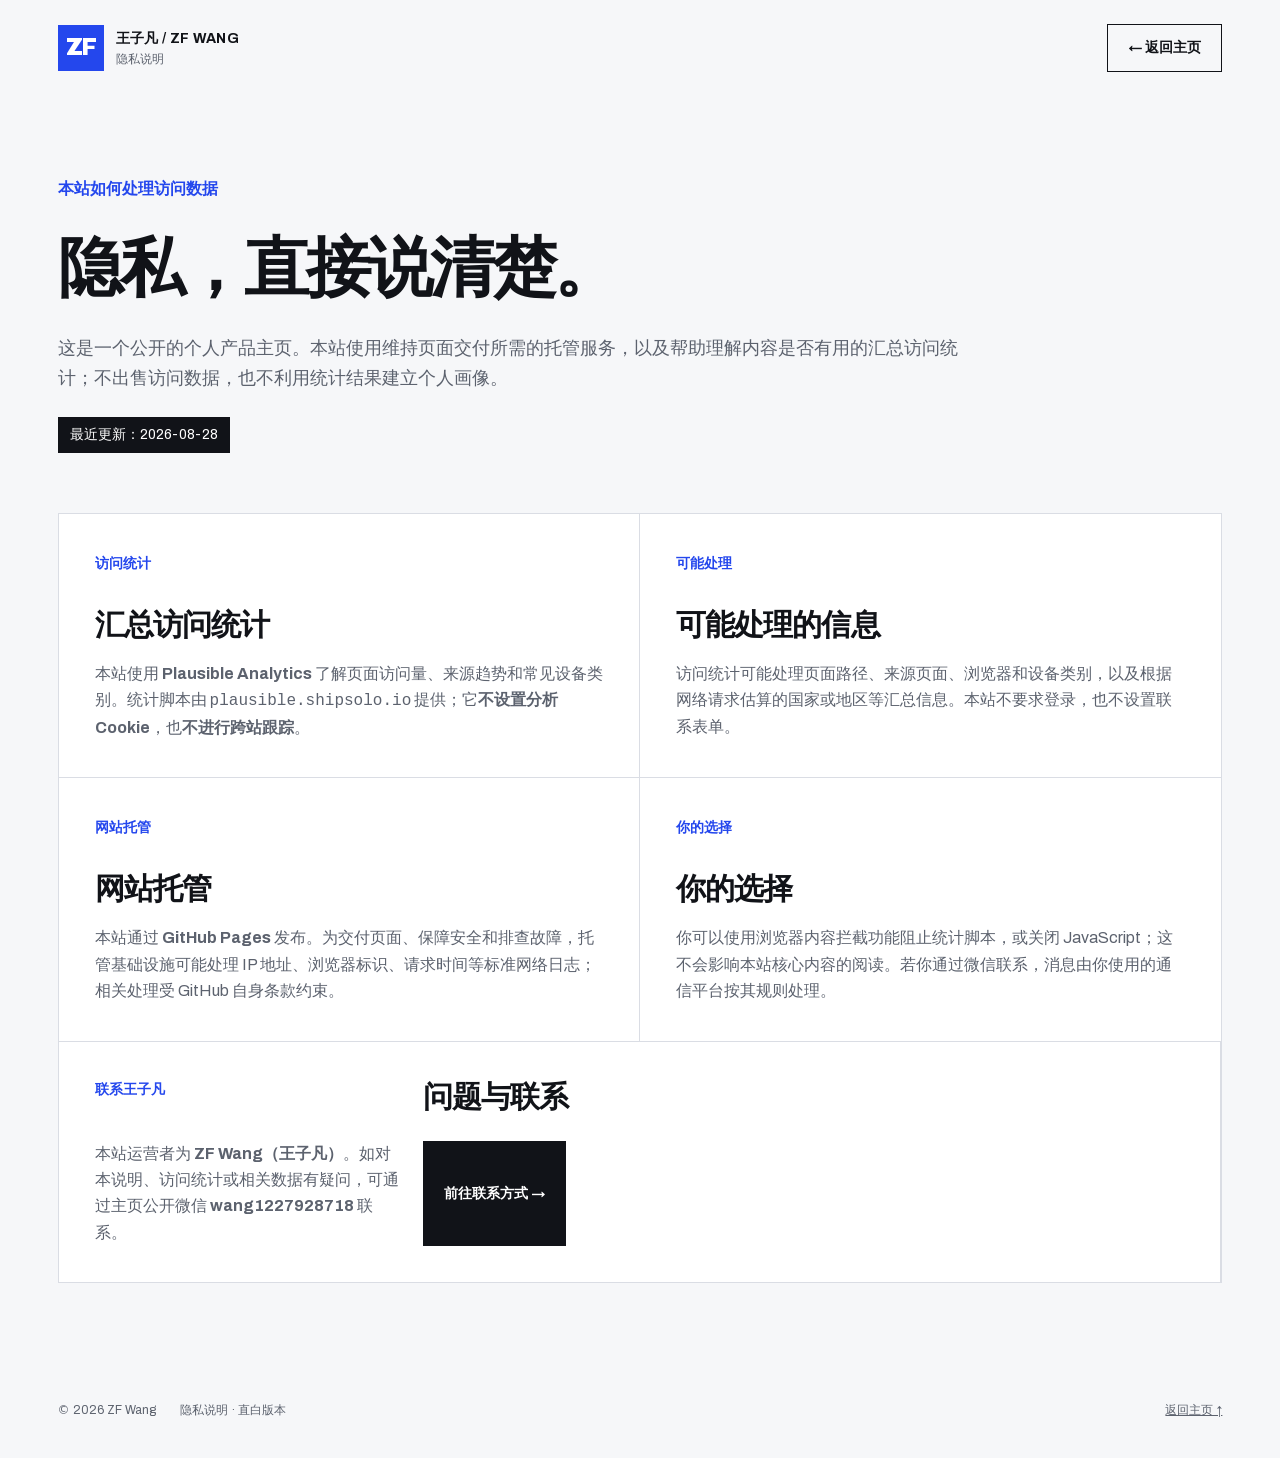
==== commit 697e541f: "Redesign portfolio with bold cobalt identity and work-first navigation" ====
--- a/privacy.html
+++ b/privacy.html
@@ -3,7 +3,7 @@
 <head>
   <meta charset="utf-8">
   <meta name="viewport" content="width=device-width, initial-scale=1">
-  <meta name="theme-color" content="#f2f0ea">
+  <meta name="theme-color" content="#2447ed">
   <title>隐私说明 — ZF Wang</title>
   <meta name="description" content="wangzifan.store 的简明隐私说明：Plausible 汇总访问统计、GitHub Pages 托管日志与联系渠道。">
   <link rel="canonical" href="https://wangzifan.store/privacy.html">
--- a/assets/site.css
+++ b/assets/site.css
@@ -1,495 +1,199 @@
-@font-face {
-  font-family: "Archivo";
-  src: url("archivo.woff2") format("woff2");
-  font-display: swap;
-  font-weight: 100 900;
-}
-
-:root {
-  --bg: #f2f0ea;
-  --surface: #fcfbf7;
-  --ink: #171816;
-  --muted: #66675f;
-  --line: #cbc9bf;
-  --accent: #cc3d26;
-  --accent-dark: #a82f1d;
-  --navy: #16283a;
-  --max: 1180px;
-  --pad: clamp(20px, 4vw, 64px);
-}
-
-* { box-sizing: border-box; }
-[hidden] { display: none !important; }
-html { scroll-behavior: smooth; }
-body {
-  margin: 0;
-  background: var(--bg);
-  color: var(--ink);
-  font-family: Archivo, system-ui, sans-serif;
-  line-height: 1.55;
-}
-a { color: inherit; }
-.skip-link {
-  position: fixed;
-  inset: 8px auto auto 8px;
-  z-index: 100;
-  padding: 10px 14px;
-  background: var(--ink);
-  color: white;
-  transform: translateY(-150%);
-}
-.skip-link:focus { transform: none; }
-.site-header {
-  width: min(calc(100% - (2 * var(--pad))), var(--max));
-  margin: 0 auto;
-  min-height: 88px;
-  display: flex;
-  align-items: center;
-  justify-content: space-between;
-  border-bottom: 1px solid var(--ink);
-}
-.brand {
-  display: inline-flex;
-  gap: 12px;
-  align-items: center;
-  text-decoration: none;
-}
-.brand-mark {
-  display: grid;
-  place-items: center;
-  width: 42px;
-  aspect-ratio: 1;
-  background: var(--ink);
-  color: var(--surface);
-  font-weight: 850;
-  letter-spacing: -0.07em;
-}
-.brand strong, .brand small { display: block; }
-.brand strong { letter-spacing: .08em; font-size: 13px; }
-.brand small { color: var(--muted); font-size: 9px; letter-spacing: .13em; }
-nav { display: flex; gap: 4px; align-items: center; }
-nav a {
-  min-height: 44px;
-  display: inline-flex;
-  align-items: center;
-  padding: 0 13px;
-  font-size: 13px;
-  text-decoration: none;
-}
-nav a:hover, nav a:focus-visible { background: #e4e1d8; }
-nav .nav-cta { margin-left: 8px; background: var(--ink); color: var(--surface); }
-nav .nav-cta:hover, nav .nav-cta:focus-visible { background: var(--accent); }
-.hero {
-  width: min(calc(100% - (2 * var(--pad))), var(--max));
-  margin: 0 auto;
-  min-height: 640px;
-  padding: clamp(76px, 9vw, 122px) 0 78px;
-  display: grid;
-  grid-template-columns: minmax(0, 1.28fr) minmax(300px, .72fr);
-  gap: clamp(52px, 8vw, 112px);
-  align-items: center;
-}
-.eyebrow, .note-index {
-  display: block;
-  margin: 0 0 24px;
-  color: var(--accent-dark);
-  font-size: 14px;
-  font-weight: 760;
-  letter-spacing: 0;
-}
-h1 {
-  max-width: 900px;
-  margin: 0;
-  font-size: clamp(46px, 6.35vw, 80px);
-  line-height: .98;
-  letter-spacing: -.058em;
-  font-weight: 830;
-}
-.title-line { display: block; white-space: nowrap; }
-.no-break { white-space: nowrap; }
-h1 em {
-  color: inherit;
-  font-style: normal;
-  background: linear-gradient(transparent 72%, #e6a89b 72%, #e6a89b 88%, transparent 88%);
-}
-.hero-lead {
-  max-width: 660px;
-  margin: 32px 0 0;
-  color: #464740;
-  font-size: clamp(17px, 1.65vw, 20px);
-}
-.hero-actions { display: flex; flex-wrap: wrap; gap: 12px; margin-top: 34px; }
-.button {
-  min-height: 48px;
-  padding: 0 18px;
-  display: inline-flex;
-  align-items: center;
-  justify-content: center;
-  gap: 22px;
-  border: 1px solid var(--ink);
-  font-size: 13px;
-  font-weight: 750;
-  text-decoration: none;
-}
-.button-primary { background: var(--ink); color: var(--surface); }
-.button-primary:hover, .button-primary:focus-visible { background: var(--accent); border-color: var(--accent); }
-.button-quiet:hover, .button-quiet:focus-visible { background: var(--surface); }
-.hero-latest {
-  align-self: center;
-  margin: 0 8px 8px 0;
-  border: 1px solid var(--ink);
-  border-top: 6px solid var(--navy);
-  background: var(--surface);
-  box-shadow: 9px 9px 0 #d8d3c6;
-}
-.hero-latest-copy { padding: clamp(24px, 3vw, 34px); }
-.hero-latest-copy > p:first-child { margin: 0 0 34px; display: flex; justify-content: space-between; gap: 12px; color: var(--muted); font-size: 10px; }
-.hero-latest-state { display: block; margin-bottom: 10px; color: var(--accent-dark); font-size: 12px; font-weight: 780; }
-.hero-latest-copy h2 { margin: 0; font-size: clamp(26px, 2.8vw, 36px); line-height: 1.02; letter-spacing: -.045em; overflow-wrap: anywhere; }
-.hero-latest-copy > p:not(:first-child) { margin: 9px 0 20px; color: var(--muted); font-size: 12px; }
-.hero-latest-copy > a { min-height: 44px; display: inline-flex; align-items: center; gap: 12px; color: var(--accent-dark); font-size: 12px; font-weight: 780; text-underline-offset: 4px; }
-.hero-latest-copy .hero-latest-note { margin: 26px 0 0; padding-top: 16px; border-top: 1px solid var(--line); color: var(--muted); font-size: 11px; }
-.studio-status {
-  width: min(calc(100% - (2 * var(--pad))), var(--max));
-  margin: 0 auto;
-  padding: 16px 0;
-  display: flex;
-  flex-wrap: wrap;
-  gap: 10px 0;
-  border-block: 1px solid var(--ink);
-  color: var(--muted);
-  font-size: 11px;
-}
-.studio-status span { display: inline-flex; align-items: center; }
-.studio-status span + span::before { content: "·"; margin: 0 18px; color: var(--accent); font-weight: 900; }
-.section {
-  width: min(calc(100% - (2 * var(--pad))), var(--max));
-  margin: 0 auto;
-  padding: clamp(90px, 11vw, 150px) 0;
-}
-.section + .section { border-top: 1px solid var(--line); }
-.section-heading {
-  display: grid;
-  grid-template-columns: minmax(150px, .32fr) minmax(0, 1fr);
-  gap: 40px;
-  margin-bottom: 52px;
-}
-.section-no {
-  margin: 9px 0 0;
-  color: var(--accent-dark);
-  font-size: 13px;
-  font-weight: 760;
-  letter-spacing: 0;
-}
-.section-heading h2 {
-  margin: 0;
-  font-size: clamp(38px, 4.8vw, 64px);
-  line-height: 1.02;
-  letter-spacing: -.048em;
-}
-.section-heading div > p {
-  max-width: 610px;
-  margin: 16px 0 0;
-  color: var(--muted);
-  font-size: 16px;
-}
-.latest-grid {
-  display: grid;
-  grid-template-columns: repeat(12, minmax(0, 1fr));
-  gap: 16px;
-  align-items: start;
-}
-.latest-card { min-width: 0; background: var(--surface); border: 1px solid var(--ink); }
-.latest-card:first-child { grid-column: span 6; }
-.latest-card:not(:first-child) { grid-column: span 3; }
-.latest-card + .latest-card { border-left: 1px solid var(--ink); }
-.card-image, .case-media {
-  position: relative;
-  display: block;
-  overflow: clip;
-  background: #d8d5cb;
-}
-.card-image { aspect-ratio: 16 / 10; border-bottom: 1px solid var(--ink); }
-.card-image img, .case-media img {
-  width: 100%;
-  height: 100%;
-  display: block;
-  object-fit: cover;
-  filter: saturate(.84) contrast(.98);
-  transition: transform .35s ease, filter .35s ease;
-}
-.card-image:hover img { transform: scale(1.025); filter: saturate(1); }
-.live-pill {
-  position: absolute;
-  top: 12px;
-  left: 12px;
-  display: inline-flex;
-  align-items: center;
-  gap: 7px;
-  padding: 7px 9px;
-  background: rgba(23,24,22,.9);
-  color: white;
-  font-size: 9px;
-  font-weight: 800;
-  letter-spacing: .12em;
-}
-.live-pill i { width: 7px; height: 7px; border-radius: 50%; background: #70d294; }
-.card-body { padding: 24px; }
-.card-kicker { display: flex; justify-content: space-between; gap: 12px; color: var(--muted); font-size: 10px; letter-spacing: .08em; }
-.card-body h3 { margin: 20px 0 4px; font-size: clamp(22px, 2.4vw, 30px); line-height: 1.05; letter-spacing: -.035em; overflow-wrap: anywhere; }
-.card-body > p { min-height: 48px; margin: 0 0 24px; color: var(--muted); font-size: 13px; }
-.text-link {
-  min-height: 44px;
-  display: inline-flex;
-  align-items: center;
-  gap: 14px;
-  color: var(--accent-dark);
-  font-size: 12px;
-  font-weight: 800;
-  text-underline-offset: 4px;
-}
-.text-link:hover, .text-link:focus-visible { color: var(--ink); }
-.selected { width: 100%; max-width: none; padding-inline: max(var(--pad), calc((100% - var(--max)) / 2)); background: var(--ink); color: var(--surface); }
-.selected .section-heading { width: min(100%, var(--max)); margin-inline: auto; }
-.selected .section-heading div > p { color: #b9bbb5; }
-.case-grid { width: min(100%, var(--max)); margin: 0 auto; display: grid; grid-template-columns: minmax(0, 1fr); border-block: 1px solid #5d5f59; }
-.case-card { min-width: 0; display: grid; grid-template-columns: minmax(0, .92fr) minmax(0, 1.08fr); align-items: stretch; padding: 42px 0; }
-.case-card + .case-card { border-top: 1px solid #5d5f59; }
-.case-card:nth-child(even) .case-media { order: 2; }
-.case-media { min-height: 360px; border: 1px solid #5d5f59; }
-.case-media img { min-height: 100%; }
-.case-media > span { position: absolute; inset: auto 12px 12px; width: max-content; padding: 6px 9px; background: var(--accent); color: white; font-size: 10px; font-weight: 780; }
-.case-content { padding: 16px clamp(28px, 5vw, 70px); align-self: center; }
-.case-title { display: grid; grid-template-columns: 104px minmax(0, 1fr); gap: 18px; align-items: flex-start; }
-.case-title > span { color: #9b9e97; font-size: 11px; }
-.case-title h3 { margin: 0; font-size: clamp(30px, 3.4vw, 46px); line-height: 1.02; letter-spacing: -.045em; overflow-wrap: anywhere; }
-.case-title p { margin: 9px 0 0; color: #abada6; font-size: 13px; }
-.case-proof { margin: 30px 0 20px; }
-.case-proof > div { display: grid; grid-template-columns: 104px minmax(0, 1fr); gap: 18px; padding: 15px 0; border-top: 1px solid #41433f; }
-.case-proof dt, .case-proof dd { margin: 0; }
-.case-proof dt span { color: #ff9a83; font-size: 11px; font-weight: 760; }
-.case-proof dd { color: #d9dad5; font-size: 13px; line-height: 1.58; }
-.selected .text-link { color: #ff9a83; }
-.collaboration {
-  width: min(calc(100% - (2 * var(--pad))), var(--max));
-  margin: 0 auto;
-  padding: clamp(70px, 8vw, 104px) 0;
-  display: grid;
-  grid-template-columns: minmax(0, 1.25fr) minmax(280px, .75fr);
-  gap: clamp(50px, 9vw, 130px);
-  align-items: end;
-  border-bottom: 1px solid var(--ink);
-  background: transparent;
-  color: var(--ink);
-}
-.collaboration h2 { margin: 0; font-size: clamp(38px, 5vw, 62px); line-height: 1.02; letter-spacing: -.052em; }
-.collaboration-copy > p { margin: 0; max-width: 500px; color: var(--muted); font-size: 16px; }
-.collaboration .button-primary { background: var(--ink); border-color: var(--ink); color: white; }
-.collaboration .button-primary:hover, .collaboration .button-primary:focus-visible { background: var(--accent); border-color: var(--accent); color: white; }
-.method-grid { margin: 0; padding: 0; list-style: none; display: grid; grid-template-columns: repeat(3, minmax(0, 1fr)); gap: clamp(24px, 4vw, 52px); }
-.method-grid li { min-width: 0; padding: 22px 0 0; border-top: 4px solid var(--ink); }
-.method-grid li:nth-child(2) { margin-top: 28px; border-top-color: var(--accent); }
-.method-grid li:nth-child(3) { margin-top: 56px; border-top-color: var(--navy); }
-.method-grid li > span { color: var(--accent-dark); font-size: 11px; font-weight: 800; letter-spacing: .1em; }
-.method-grid h3 { margin: 34px 0 12px; font-size: 29px; line-height: 1.1; letter-spacing: -.04em; }
-.method-grid p { margin: 0; color: var(--muted); font-size: 13px; }
-.ledger { border-top: 1px solid var(--ink); }
-.ledger-tools {
-  display: grid;
-  grid-template-columns: minmax(0, 1fr) minmax(210px, .46fr) 180px;
-  gap: 14px;
-  align-items: end;
-  margin-bottom: 22px;
-}
-.ledger-filters { display: flex; flex-wrap: wrap; gap: 6px; }
-.ledger-filter {
-  min-height: 44px;
-  padding: 0 14px;
-  border: 1px solid var(--line);
-  background: transparent;
-  color: var(--ink);
-  font: 700 11px Archivo, sans-serif;
-  cursor: pointer;
-}
-.ledger-filter:hover, .ledger-filter:focus-visible, .ledger-filter.is-active { border-color: var(--ink); background: var(--ink); color: white; }
-.search-field, .status-field { display: grid; gap: 6px; color: var(--muted); font-size: 10px; font-weight: 800; letter-spacing: .08em; }
-.search-field input, .status-field select {
-  width: 100%;
-  min-height: 44px;
-  border: 1px solid var(--line);
-  border-radius: 0;
-  background: var(--surface);
-  color: var(--ink);
-  padding: 0 12px;
-  font: 13px Archivo, sans-serif;
-}
-.ledger-summary { margin: 24px 0 12px; display: flex; align-items: baseline; gap: 8px; }
-.ledger-summary strong { font-size: 26px; letter-spacing: -.04em; }
-.ledger-summary span { color: var(--muted); font-size: 11px; }
-.ledger-head, .ledger-main {
-  display: grid;
-  grid-template-columns: 105px minmax(190px, 1.3fr) minmax(150px, .8fr) 120px 105px;
-  gap: 20px;
-  align-items: center;
-}
-.ledger-head { padding: 10px 18px; background: var(--navy); color: #dbe1e5; font-size: 9px; font-weight: 800; letter-spacing: .12em; }
-.ledger-row { border-bottom: 1px solid var(--line); }
-.ledger-main { min-height: 78px; padding: 13px 18px; text-decoration: none; }
-a.ledger-main:hover, a.ledger-main:focus-visible { background: var(--surface); }
-.ledger-date, .ledger-domain, .ledger-category { color: var(--muted); font-size: 11px; overflow-wrap: anywhere; }
-.ledger-name strong, .ledger-name small { display: block; }
-.ledger-name strong { font-size: 14px; overflow-wrap: anywhere; }
-.ledger-name small { margin-top: 3px; color: var(--muted); font-size: 10px; }
-.ledger-state { display: inline-flex; align-items: center; gap: 7px; width: max-content; font-size: 10px; font-weight: 800; }
-.ledger-state i { width: 7px; height: 7px; border-radius: 50%; background: #2d9453; }
-.ledger-state.is-offline { color: #8a3a2d; }
-.ledger-state.is-offline i { background: #b54d3b; }
-.ledger-more { margin: 28px auto 0; background: transparent; cursor: pointer; }
-.ledger-empty { padding: 34px; border: 1px solid var(--line); text-align: center; color: var(--muted); }
-.about { border-top: 1px solid var(--ink); }
-.about-grid { display: grid; grid-template-columns: minmax(0, 1.3fr) minmax(260px, .7fr); gap: clamp(45px, 9vw, 120px); }
-.about blockquote { margin: 0; font-size: clamp(29px, 4.3vw, 54px); line-height: 1.13; letter-spacing: -.045em; font-weight: 750; }
-.about-grid > div { padding-top: 12px; border-top: 5px solid var(--accent); }
-.about-grid h3 { margin: 0 0 14px; font-size: 18px; }
-.about-grid p { margin: 0; color: var(--muted); font-size: 14px; }
-.contact {
-  padding: clamp(84px, 10vw, 140px) max(var(--pad), calc((100% - var(--max)) / 2));
-  display: grid;
-  grid-template-columns: minmax(0, 1.2fr) minmax(350px, .8fr);
-  gap: clamp(50px, 9vw, 130px);
-  align-items: center;
-  background: var(--navy);
-  color: white;
-}
-.contact .section-no { color: #ff9a83; }
-.contact h2 { margin: 0; font-size: clamp(45px, 5.4vw, 68px); line-height: .98; letter-spacing: -.06em; }
-.contact-copy > p:last-child { max-width: 540px; margin: 28px 0 0; color: #c5ced5; font-size: 16px; }
-.contact-card { display: grid; grid-template-columns: minmax(150px, .8fr) minmax(180px, 1.2fr); background: var(--surface); color: var(--ink); }
-.contact-card figure { margin: 0; padding: 14px; border-right: 1px solid var(--ink); }
-.contact-card img { width: 100%; height: auto; display: block; }
-.contact-card figcaption { margin-top: 8px; color: var(--muted); font-size: 9px; text-align: center; }
-.contact-details { padding: 24px; display: flex; flex-direction: column; justify-content: center; min-width: 0; }
-.contact-details > span { color: var(--accent-dark); font-size: 9px; font-weight: 800; letter-spacing: .1em; }
-.contact-details > strong { margin: 8px 0 20px; font-size: 18px; overflow-wrap: anywhere; }
-.copy-button { background: var(--ink); color: white; cursor: pointer; }
-.copy-status { min-height: 22px; margin: 8px 0 0; color: #27673d; font-size: 10px; }
-.manual-copy { margin-top: 8px; color: var(--muted); font-size: 10px; }
-.manual-copy input { width: 100%; margin-top: 5px; min-height: 44px; border: 1px solid var(--line); padding: 8px; }
-.privacy-back { padding-inline: 14px; }
-.privacy-main { width: min(calc(100% - (2 * var(--pad))), var(--max)); margin: 0 auto; }
-.privacy-hero { max-width: 980px; padding: clamp(78px, 10vw, 136px) 0 72px; }
-.privacy-hero h1 { font-size: clamp(52px, 8vw, 102px); }
-.privacy-hero > p:not(.eyebrow) { max-width: 750px; margin: 30px 0 0; color: var(--muted); font-size: 18px; }
-.privacy-updated { display: inline-block; margin-top: 28px; padding: 7px 9px; background: var(--navy); color: white; font-size: 10px; font-weight: 800; letter-spacing: .08em; }
-.privacy-grid { display: grid; grid-template-columns: repeat(2, minmax(0, 1fr)); border: 1px solid var(--ink); margin-bottom: clamp(90px, 11vw, 150px); }
-.privacy-grid article { min-height: 285px; padding: clamp(24px, 4vw, 44px); }
-.privacy-grid article:nth-child(odd) { border-right: 1px solid var(--ink); }
-.privacy-grid article:nth-child(n + 3) { border-top: 1px solid var(--ink); }
-.privacy-grid article > span { color: var(--accent-dark); font-size: 10px; font-weight: 800; letter-spacing: .13em; }
-.privacy-grid h2 { margin: 58px 0 16px; font-size: clamp(26px, 3.3vw, 42px); letter-spacing: -.04em; }
-.privacy-grid p { margin: 0; color: var(--muted); font-size: 14px; }
-.privacy-grid code { color: var(--ink); font-size: .92em; }
-.privacy-grid .privacy-contact { grid-column: 1 / -1; min-height: 250px; display: grid; grid-template-columns: .3fr .7fr; gap: 20px 48px; align-items: start; }
-.privacy-contact h2 { margin: 0; }
-.privacy-contact p { max-width: 670px; }
-.privacy-contact .button { grid-column: 2; width: max-content; }
-.site-footer {
-  width: min(calc(100% - (2 * var(--pad))), var(--max));
-  margin: 0 auto;
-  min-height: 100px;
-  display: flex;
-  align-items: center;
-  gap: 24px;
-  border-top: 1px solid var(--ink);
-  color: var(--muted);
-  font-size: 12px;
-}
-.site-footer a { margin-left: auto; }
-:focus-visible { outline: 3px solid #2c70b7; outline-offset: 3px; }
+@font-face { font-family: Archivo; src: url("archivo.woff2") format("woff2"); font-display: swap; font-weight: 100 900 }
+:root { --bg: #f6f7f9; --surface: #fff; --ink: #111318; --muted: #5c626e; --line: #daddE4; --accent: #2447ed; --accent-dark: #193bc8; --navy: #131726; --signal: #dcfa61; --max: 1200px; --pad: clamp(20px,4.5vw,72px) }
+* { box-sizing: border-box }
+[hidden] { display: none!important }
+html { scroll-behavior: smooth; scroll-padding-top: 24px }
+body { margin: 0; background: var(--bg); color: var(--ink); font-family: Archivo,"PingFang SC","Microsoft YaHei",system-ui,sans-serif; font-size: 16px; line-height: 1.65 }
+a { color: inherit }
+button,input,select { font: inherit }
+::selection { background: var(--signal); color: var(--ink) }
+:focus-visible { outline: 3px solid #ee6a29; outline-offset: 4px }
+.skip-link { position: fixed; inset: 8px auto auto 8px; z-index: 100; padding: 12px 18px; background: var(--ink); color: white; transform: translateY(-150%) }
+.skip-link:focus { transform: none }
+.site-header { width: min(calc(100% - 2*var(--pad)),var(--max)); margin: auto; min-height: 96px; display: flex; align-items: center; justify-content: space-between; gap: 24px }
+.brand { display: inline-flex; align-items: center; gap: 12px; text-decoration: none; flex-shrink: 0 }
+.brand-mark { display: grid; place-items: center; width: 46px; aspect-ratio: 1; background: var(--accent); color: white; font-size: 23px; font-weight: 900; letter-spacing: -.07em }
+.brand strong,.brand small { display: block }
+.brand strong { font-size: 14px; letter-spacing: .025em }
+.brand small { font-size: 12px; color: var(--muted) }
+nav { display: flex; align-items: center; gap: 4px }
+nav a { min-height: 44px; display: inline-flex; align-items: center; padding: 0 14px; font-size: 14px; text-decoration: none }
+nav a:hover { color: var(--accent) }
+nav .nav-cta { background: var(--ink); color: white; margin-left: 14px; padding-inline: 20px }
+nav .nav-cta:hover { background: var(--accent) }
+.hero { width: 100%; margin: 0; min-height: 570px; padding: 88px max(var(--pad),calc((100% - var(--max))/2)); display: grid; grid-template-columns: minmax(0,1.5fr) minmax(280px,.8fr); gap: clamp(36px,5vw,80px); align-items: center; background: var(--accent); color: white }
+.hero-copy { min-width: 0 }
+.eyebrow { margin: 0 0 28px; font-size: 16px; font-weight: 700 }
+h1 { margin: 0; font-size: clamp(44px,5.1vw,70px); font-weight: 850; line-height: 1.19; letter-spacing: -.045em }
+.title-line { display: block; white-space: nowrap }
+h1 em { font-style: normal; color: var(--signal) }
+.no-break { white-space: nowrap }
+.hero-lead { max-width:  580px; margin: 26px 0 0; font-size: 17px; line-height: 1.85; color: #e7ebff }
+.hero-actions { display: flex; flex-wrap: wrap; gap: 12px; margin-top: 30px }
+.button { min-height: 48px; padding: 10px 20px; display: inline-flex; align-items: center; justify-content: center; gap: 20px; border: 1px solid var(--ink); font-size: 14px; font-weight: 750; text-decoration: none; cursor: pointer; transition: background .18s,color .18s }
+.button-primary { background: var(--ink); color: white }
+.button-primary:hover { background: var(--accent-dark); color: white }
+.hero .button-primary { background: var(--signal); border-color: var(--signal); color: var(--ink) }
+.hero .button-primary:hover { background: white; border-color: white }
+.hero .button-quiet { border-color: #8397ff; color: white; background: transparent }
+.hero .button-quiet:hover { background: #1838c8 }
+.hero-latest { margin: 0; background: var(--signal); color: var(--ink); align-self: center; box-shadow: 8px 8px 0 #122aa5; min-width: 0 }
+.hero-latest-copy { padding: 28px }
+.hero-latest-copy>p:first-child { display: flex; justify-content: space-between; flex-wrap: wrap; gap: 8px; margin: 0 0 38px; font-size: 12px; font-weight: 650 }
+.hero-latest-state { display: inline-block; margin-bottom: 12px; padding: 2px 8px; background: var(--ink); color: var(--signal); font-size: 12px; font-weight: 750 }
+.hero-latest-copy h2 { margin: 0; font-size: clamp(26px,2.5vw,34px); font-weight: 800; letter-spacing: -.04em; line-height: 1.14; overflow-wrap: anywhere }
+.hero-latest-copy>p:not(:first-child) { font-size: 14px; line-height: 1.75; margin: 14px 0; color: #3c461a; overflow-wrap: anywhere }
+.hero-latest-copy>a { display: inline-flex; align-items: center; min-height: 44px; gap: 24px; margin-top: 6px; font-size: 14px; font-weight: 750; text-underline-offset: 5px }
+.hero-latest-copy .hero-latest-note { border-top: 1px solid #9ebd32; padding-top: 14px; margin: 22px 0 0; font-size: 12px }
+.studio-status { padding: 18px max(var(--pad),calc((100% - var(--max))/2)); display: flex; flex-wrap: wrap; gap: 12px 30px; background: var(--ink); color: #f5f6fa; font-size: 13px }
+.studio-status span { display: inline-flex; align-items: center; gap: 10px }
+.studio-status span:first-child { color: var(--signal); font-weight: 750 }
+.studio-status span:last-child { margin-left: auto; color: #bec3cf }
+.section { width: min(calc(100% - 2*var(--pad)),var(--max)); margin: auto; padding: 90px 0 }
+.section+.section { border-top: 1px solid var(--line) }
+.section-heading { display: grid; grid-template-columns: 180px minmax(0,1fr); gap: 24px; margin-bottom: 40px; align-items: start }
+.section-no { margin: 8px 0 0; color: var(--accent); font-size: 14px; font-weight: 750; display: flex; gap: 12px; align-items: center }
+.section-no:before { content: ""; width: 16px; height: 3px; background: currentColor; flex-shrink: 0 }
+.section-heading h2 { margin: 0; font-size: clamp(30px,3.5vw,46px); letter-spacing: -.04em; line-height: 1.3 }
+.section-heading div>p { max-width:  680px; margin: 16px 0 0; font-size: 16px; color: var(--muted) }
+.latest-grid { display: grid; grid-template-columns: repeat(3,minmax(0,1fr)); gap: 24px; align-items: stretch }
+.latest-card { min-width: 0; background: var(--surface); border: 1px solid var(--line); display: flex; flex-direction: column }
+.card-image,.case-media { display: block; position: relative; background: #e4e7ee; overflow: hidden }
+.card-image { aspect-ratio: 8/5; border-bottom: 1px solid var(--line) }
+.card-image img,.case-media img { width: 100%; height: 100%; display: block; object-fit: contain; transition: transform .22s }
+.card-image:hover img { transform: scale(1.02) }
+.live-pill { position: absolute; inset: 12px auto auto 12px; display: inline-flex; align-items: center; gap: 6px; padding: 4px 8px; background: var(--ink); color: white; font-size: 12px }
+.live-pill i,.ledger-state i { width: 6px; height: 6px; border-radius: 50%; background: #c4ec59; flex-shrink: 0 }
+.card-body { padding: 24px; display: flex; flex-direction: column; flex: 1 }
+.card-kicker { display: flex; flex-wrap: wrap; gap: 6px 12px; justify-content: space-between; color: var(--muted); font-size: 12px }
+.card-body h3 { margin: 18px 0 10px; font-size: 25px; font-weight: 750; line-height: 1.25; letter-spacing: -.035em; overflow-wrap: anywhere }
+.card-body>p { margin: 0 0 16px; color: var(--muted); font-size: 16px }
+.text-link { min-height: 44px; display: inline-flex; align-items: center; gap: 12px; color: var(--accent-dark); font-size: 14px; font-weight: 700; text-underline-offset: 5px; overflow-wrap: anywhere }
+.text-link:hover { color: var(--ink) }
+.card-body .text-link { margin-top: auto }
+.selected { width: 100%; padding-inline: max(var(--pad),calc((100% - var(--max))/2)); background: white; border-top: 1px solid var(--line) }
+.case-grid { display: grid; gap: 0 }
+.case-card { display: grid; grid-template-columns: minmax(0,1fr) minmax(0,1fr); gap: clamp(28px,4.5vw,64px); padding: 42px 0; border-top: 1px solid var(--line); align-items: center; min-width: 0 }
+.case-card:last-child { padding-bottom: 0 }
+.case-media { aspect-ratio: 8/5; border: 1px solid var(--line); align-self: start }
+.case-media>span { position: absolute; inset: auto auto 12px 12px; max-width:  calc(100% - 24px); padding: 4px 10px; background: var(--ink); color: white; font-size: 12px }
+.case-title>span { display: block; color: var(--accent); font-size: 12px; font-weight: 700; margin-bottom: 10px }
+.case-title h3 { margin: 0; font-size: clamp(28px,3vw,40px); letter-spacing: -.04em; line-height: 1.15; overflow-wrap: anywhere }
+.case-title p { margin: 12px 0 0; color: var(--muted); font-size: 16px }
+.case-proof { margin: 24px 0 10px }
+.case-proof>div { display: grid; grid-template-columns: 100px minmax(0,1fr); gap: 16px; padding: 12px 0; border-top: 1px solid var(--line) }
+.case-proof dt,.case-proof dd { margin: 0; font-size: 14px }
+.case-proof dt { font-weight: 700 }
+.case-proof dd { color: var(--muted); line-height: 1.8 }
+.method-grid { margin: 0; padding: 0; list-style: none; display: grid; grid-template-columns: repeat(3,minmax(0,1fr)); gap: 30px }
+.method-grid li { min-width: 0; border-top: 2px solid var(--ink); padding-top: 18px }
+.method-grid li>span { color: var(--accent); font-size: 32px; font-weight: 800; letter-spacing: -.05em }
+.method-grid h3 { font-size: 23px; letter-spacing: -.03em; line-height: 1.4; margin: 22px 0 12px }
+.method-grid p { margin: 0; color: var(--muted); font-size: 16px }
+.ledger { border-top: 1px solid var(--line) }
+.ledger-tools { display: grid; grid-template-columns: minmax(0,1fr) 220px 160px; gap: 16px; align-items: end; margin-bottom: 18px }
+.ledger-filters { display: flex; flex-wrap: wrap; gap: 6px }
+.ledger-filter { min-height: 44px; padding: 8px 14px; border: 1px solid var(--line); background: var(--surface); color: var(--ink); font-size: 14px; cursor: pointer }
+.ledger-filter:hover { border-color: var(--accent); color: var(--accent) }
+.ledger-filter.is-active { background: var(--accent); border-color: var(--accent); color: white }
+.search-field,.status-field { display: grid; gap: 6px; color: var(--muted); font-size: 14px }
+.search-field input,.status-field select { width: 100%; min-height: 44px; border: 1px solid var(--line); border-radius: 0; padding: 8px 12px; background: white; color: var(--ink); font-size: 16px }
+.ledger-summary { display: flex; align-items: baseline; gap: 10px; margin: 24px 0 16px }
+.ledger-summary strong { font-size: 28px; font-weight: 800; letter-spacing: -.04em }
+.ledger-summary span { font-size: 14px; color: var(--muted) }
+.ledger-head,.ledger-main { display: grid; grid-template-columns: 100px minmax(180px,1.25fr) minmax(150px,.85fr) 108px 88px; gap: 18px; align-items: center }
+.ledger-head { padding: 12px 16px; background: var(--ink); color: white; font-size: 12px }
+.ledger-row { border-bottom: 1px solid var(--line) }
+.ledger-main { min-height: 92px; padding: 18px 16px; text-decoration: none; transition: background .15s }
+a.ledger-main:hover,a.ledger-main:focus-visible { background: #e9edff }
+.ledger-date,.ledger-domain,.ledger-category { font-size: 12px; color: var(--muted); overflow-wrap: anywhere }
+.ledger-name strong,.ledger-name small { display: block }
+.ledger-name strong { font-size: 16px; line-height: 1.45; overflow-wrap: anywhere }
+.ledger-name small { font-size: 14px; color: var(--muted); margin-top: 5px; line-height: 1.6 }
+.ledger-state { display: inline-flex; align-items: center; gap: 7px; width: max-content; font-size: 12px }
+.ledger-state i { background: #288147 }
+.ledger-state.is-offline { color: #99512a }
+.ledger-state.is-offline i { background: #99512a }
+.ledger-more { display: flex; margin: 28px auto 0; background: white }
+.ledger-more:hover { border-color: var(--accent); color: var(--accent) }
+.ledger-empty { padding: 32px; border: 1px dashed var(--line); text-align: center; color: var(--muted) }
+.about-grid { display: grid; grid-template-columns: minmax(0,1.1fr) minmax(0,.9fr); gap: 60px }
+.about blockquote { margin: 0; font-size: clamp(26px,3.2vw,40px); font-weight: 700; line-height: 1.45; letter-spacing: -.03em }
+.about-grid>div { border-top: 3px solid var(--accent); padding-top: 20px }
+.about-grid h3 { margin: 0 0 14px; font-size: 20px }
+.about-grid p { color: var(--muted); font-size: 16px; margin: 0 }
+.contact { padding: 80px max(var(--pad),calc((100% - var(--max))/2)); display: grid; grid-template-columns: minmax(0,1fr) minmax(0,1fr); align-items: center; gap: 64px; background: var(--accent); color: white }
+.contact .section-no { color: var(--signal); margin-bottom: 26px }
+.contact h2 { margin: 0; font-size: clamp(42px,5vw,68px); letter-spacing: -.05em; line-height: 1.15 }
+.contact-copy>p:last-child { margin: 26px 0 0; color: #e7ebff; font-size: 16px; line-height: 1.9 }
+.contact-card { display: grid; grid-template-columns: 160px minmax(0,1fr); background: white; color: var(--ink); padding: 20px; gap: 22px }
+.contact-card figure { margin: 0 }
+.contact-card img { width: 100%; height: auto; display: block }
+.contact-card figcaption { margin-top: 8px; font-size: 12px; text-align: center; color: var(--muted) }
+.contact-details { min-width: 0; display: flex; flex-direction: column; justify-content: center }
+.contact-details>span { font-size: 14px; color: var(--muted) }
+.contact-details>strong { font-size: 18px; overflow-wrap: anywhere; margin: 6px 0 16px }
+.copy-button { background: var(--ink); color: white; padding-inline: 12px }
+.copy-status { min-height: 22px; color: #24633b; font-size: 12px; margin: 8px 0 0 }
+.manual-copy { font-size: 14px; color: var(--muted) }
+.manual-copy input { width: 100%; min-height: 44px; padding: 8px; border: 1px solid var(--line); margin-top: 6px; font-size: 16px }
+.site-footer { width: min(calc(100% - 2*var(--pad)),var(--max)); margin: auto; min-height: 96px; display: flex; align-items: center; gap: 24px; color: var(--muted); font-size: 12px }
+.site-footer a { margin-left: auto; display: inline-flex; align-items: center; min-height: 44px }
+.privacy-main { width: min(calc(100% - 2*var(--pad)),var(--max)); margin: auto }
+.privacy-hero { padding: 80px 0 60px; max-width:  900px }
+.privacy-hero .eyebrow { color: var(--accent) }
+.privacy-hero>p:not(.eyebrow) { color: var(--muted); font-size: 18px; margin: 26px 0 0 }
+.privacy-updated { display: inline-block; background: var(--ink); color: white; font-size: 14px; padding: 6px 12px; margin-top: 24px }
+.privacy-grid { display: grid; grid-template-columns: repeat(2,minmax(0,1fr)); border: 1px solid var(--line); margin-bottom: 80px; background: white }
+.privacy-grid article { padding: 36px }
+.privacy-grid article:nth-child(odd) { border-right: 1px solid var(--line) }
+.privacy-grid article:nth-child(n+3) { border-top: 1px solid var(--line) }
+.privacy-grid article>span { color: var(--accent); font-size: 14px; font-weight: 700 }
+.privacy-grid h2 { font-size: 30px; line-height: 1.3; margin: 30px 0 16px; letter-spacing: -.03em }
+.privacy-grid p { font-size: 16px; color: var(--muted); margin: 0 }
+.privacy-grid code { overflow-wrap: anywhere }
+.privacy-grid .privacy-contact { grid-column: 1/-1; display: grid; grid-template-columns: .4fr 1fr; gap: 24px; border-right: 0 }
+.privacy-contact h2 { margin: 0 }
+.privacy-contact .button { grid-column: 2; width: max-content }
 @media (max-width: 1100px) {
-  .hero {
-    min-height: auto;
-    grid-template-columns: minmax(0, 1.18fr) minmax(280px, .82fr);
-    gap: 40px;
-    align-items: center;
-  }
-  .hero-latest { width: auto; justify-self: stretch; }
-  .contact-details { padding-inline: 14px; }
-  .contact-details > strong { font-size: 17px; white-space: nowrap; }
-}
-@media (max-width: 1000px) {
-  .latest-card:first-child { grid-column: span 12; }
-  .latest-card:not(:first-child) { grid-column: span 6; }
-  .case-grid { grid-template-columns: minmax(0, 1fr); }
-  .case-card + .case-card { border-top: 1px solid #5d5f59; }
-  .ledger-tools { grid-template-columns: minmax(0, 1fr) minmax(210px, .55fr); }
-  .ledger-filters { grid-column: 1 / -1; }
-  .ledger-head, .ledger-main { grid-template-columns: 80px minmax(150px, 1fr) minmax(150px, .8fr) 85px 80px; gap: 10px; }
-}
+ .hero { grid-template-columns: minmax(0,1.2fr) minmax(260px,.8fr); gap: 32px }
+ h1 { font-size: 4.9vw }
+ .ledger-tools { grid-template-columns: minmax(0,1fr) 180px }.ledger-filters { grid-column: 1/-1 }
+ .contact { gap: 36px }.contact-card { grid-template-columns: 125px minmax(0,1fr); gap: 14px; padding: 18px }
+ }
 @media (max-width: 900px) {
-  .hero { grid-template-columns: minmax(0, 1fr); gap: 46px; align-items: start; }
-  .hero-latest { width: min(100%, 500px); justify-self: end; }
-  .method-grid { grid-template-columns: repeat(2, minmax(0, 1fr)); }
-  .method-grid li:nth-child(2), .method-grid li:nth-child(3) { margin-top: 0; }
-  .method-grid li:nth-child(3) { grid-column: 1 / -1; width: calc(50% - 12px); }
-  .contact { grid-template-columns: minmax(0, 1fr); gap: 54px; }
-  .contact-card { width: min(100%, 600px); justify-self: end; }
-}
+ .hero { grid-template-columns: minmax(0,1fr); gap: 40px; padding-block: 64px }
+ h1 { font-size: clamp(44px,7.8vw,68px) }
+ .hero-latest { max-width:  none }.hero-latest-copy { display: grid; grid-template-columns: minmax(0,1fr) minmax(0,1fr); gap: 8px 28px }
+ .hero-latest-copy>p:first-child { grid-column: 1/-1; margin-bottom: 10px }.hero-latest-state { justify-self: start; grid-column: 1 }.hero-latest-copy h2 { grid-column: 1; grid-row: 3/5 }
+ .hero-latest-copy>p:not(:first-child) { grid-column: 2; grid-row: 2/4; margin: 0 }.hero-latest-copy>a { grid-column: 2; grid-row: 4 }.hero-latest-copy .hero-latest-note { grid-column: 1/-1; grid-row: auto; margin-top: 16px }
+ .latest-grid { gap: 16px }.card-body { padding: 20px }.card-body h3 { font-size: 22px }
+ .section-heading { grid-template-columns: 140px minmax(0,1fr) }
+ .case-card { gap: 30px }.case-proof>div { grid-template-columns: minmax(0,1fr); gap: 4px }
+ .ledger-head,.ledger-main { grid-template-columns: 82px minmax(140px,1fr) minmax(100px,.75fr) 84px 76px; gap: 12px }
+ .contact { grid-template-columns: minmax(0,1fr) }.contact-card { width: min(100%,560px); grid-template-columns: 160px minmax(0,1fr); gap: 24px }
+ }
 @media (max-width: 760px) {
-  .site-header { min-height: 74px; }
-  .brand small, nav a:not(.nav-cta):not([href="#ledger"]) { display: none; }
-  nav .nav-cta { margin-left: 0; padding-inline: 12px; }
-  .hero { min-height: auto; padding: 64px 0; grid-template-columns: minmax(0, 1fr); gap: 54px; }
-  h1 { font-size: clamp(42px, 13.5vw, 64px); }
-  .title-line { white-space: normal; }
-  .hero-lead { margin-top: 26px; font-size: 16px; }
-  .hero-actions { align-items: stretch; }
-  .button { flex: 1 1 100%; }
-  .hero-latest { width: calc(100% - 8px); justify-self: start; }
-  .studio-status { display: grid; grid-template-columns: repeat(2, minmax(0, 1fr)); gap: 8px 16px; }
-  .studio-status span + span::before { content: none; }
-  .section-heading { grid-template-columns: minmax(0, 1fr); gap: 12px; margin-bottom: 34px; }
-  .section-no { margin-top: 0; }
-  .latest-grid, .case-grid { grid-template-columns: minmax(0, 1fr); }
-  .latest-card:first-child, .latest-card:not(:first-child) { grid-column: 1; }
-  .latest-card + .latest-card { border-left: 1px solid var(--ink); border-top: 0; }
-  .case-card { grid-template-columns: minmax(0, 1fr); padding: 34px 0; }
-  .case-card:nth-child(even) .case-media { order: 0; }
-  .case-card + .case-card { border-top: 1px solid #5d5f59; }
-  .case-media { min-height: auto; aspect-ratio: 16 / 9; border: 1px solid #5d5f59; }
-  .case-content { padding: 28px 2px 4px; }
-  .case-title, .case-proof > div { grid-template-columns: minmax(0, 1fr); gap: 7px; }
-  .collaboration, .contact { grid-template-columns: minmax(0, 1fr); gap: 44px; }
-  .collaboration h2, .contact h2 { font-size: clamp(40px, 13vw, 58px); }
-  .method-grid { grid-template-columns: minmax(0, 1fr); }
-  .method-grid li, .method-grid li:nth-child(2), .method-grid li:nth-child(3) { width: auto; margin-top: 0; grid-column: auto; }
-  .ledger-tools { grid-template-columns: minmax(0, 1fr); }
-  .ledger-filters { grid-column: auto; display: grid; grid-template-columns: repeat(2, minmax(0, 1fr)); }
-  .ledger-filter:first-child { grid-column: 1 / -1; }
-  .ledger-head { display: none; }
-  .ledger-main { grid-template-columns: minmax(0, 1fr) auto; gap: 8px 14px; min-height: 0; padding: 18px 4px; }
-  .ledger-date { grid-column: 1; grid-row: 1; }
-  .ledger-state { grid-column: 2; grid-row: 1; }
-  .ledger-name { grid-column: 1 / -1; grid-row: 2; }
-  .ledger-domain { grid-column: 1; grid-row: 3; }
-  .ledger-category { grid-column: 2; grid-row: 3; text-align: right; }
-  .about-grid { grid-template-columns: minmax(0, 1fr); gap: 45px; }
-  .contact-card { grid-template-columns: minmax(0, 1fr); }
-  .contact-card figure { border-right: 0; border-bottom: 1px solid var(--ink); }
-  .contact-card figure img { max-width: 300px; margin: 0 auto; }
-  .privacy-grid { grid-template-columns: minmax(0, 1fr); }
-  .privacy-grid article:nth-child(odd) { border-right: 0; }
-  .privacy-grid article + article { border-top: 1px solid var(--ink); }
-  .privacy-grid .privacy-contact { grid-column: auto; grid-template-columns: minmax(0, 1fr); }
-  .privacy-contact .button { grid-column: auto; width: 100%; }
-  .site-footer { padding: 28px 0; flex-wrap: wrap; }
-  .site-footer a { margin-left: 0; }
-}
-@media (max-width: 360px) {
-  nav a[href="#ledger"] { display: none; }
-  .hero h1 { font-size: 12vw; }
-  .hero h1 .title-line { white-space: nowrap; }
-}
-@media (prefers-reduced-motion: reduce) {
-  html { scroll-behavior: auto; }
-}
+ .site-header { min-height: 78px; gap: 8px }.brand strong { font-size: 12px }.brand small { display: none }.brand-mark { width: 38px; font-size: 20px }
+ nav a:not(.nav-cta):not([href="#ledger"]) { display: none }nav a { font-size: 12px; padding: 0 10px }nav .nav-cta { margin: 0; padding: 0 12px }
+ .hero { padding-block: 46px; gap: 34px; min-height: 0 }h1 { font-size: clamp(34px,8.5vw,60px); line-height: 1.25 }.eyebrow { font-size: 14px; margin-bottom: 20px }
+ .hero-lead { font-size: 16px; margin-top: 22px; line-height: 1.75 }.hero-actions { margin-top: 24px; gap: 10px }.button { padding: 10px 16px; gap: 14px }
+ .hero-latest-copy { display: block; padding: 24px }.hero-latest-copy>p:first-child { margin-bottom: 24px }.hero-latest-copy h2 { font-size: 30px }.hero-latest-copy>p:not(:first-child) { margin: 14px 0 }.hero-latest-copy .hero-latest-note { margin: 20px 0 0 }
+ .studio-status { display: grid; grid-template-columns: repeat(2,minmax(0,1fr)); gap: 8px 14px; padding-block: 16px; font-size: 12px }.studio-status span:last-child { margin-left: 0 }
+ .section { padding-block: 56px }.section-heading { grid-template-columns: minmax(0,1fr); gap: 16px; margin-bottom: 28px }.section-no { margin: 0 }.section-heading h2 { font-size: 32px }.section-heading div>p { margin-top: 12px; font-size: 16px }
+ .no-break { white-space: normal }.latest-grid { grid-template-columns: minmax(0,1fr); gap: 24px }.card-body h3 { font-size: 26px }.card-body { padding: 24px }
+ .case-card { grid-template-columns: minmax(0,1fr); gap: 24px; padding-block: 28px }.case-media { aspect-ratio: 8/5 }.case-title h3 { font-size: 32px }.case-proof>div { grid-template-columns: 100px minmax(0,1fr); gap: 12px }
+ .method-grid { grid-template-columns: minmax(0,1fr); gap: 30px }.method-grid li { display: grid; grid-template-columns: 40px minmax(0,1fr); gap: 8px 16px }.method-grid h3 { margin: 6px 0 0; font-size: 22px }.method-grid p { grid-column: 2 }
+ .ledger-tools { grid-template-columns: minmax(0,1fr) 140px; gap: 12px }.ledger-filters { gap: 8px }.ledger-filter { padding-inline: 12px }.search-field,.status-field { font-size: 14px }
+ .ledger-head { display: none }.ledger-main { grid-template-columns: minmax(0,1fr) auto; gap: 8px 14px; padding: 20px 4px }.ledger-date { grid-column: 1; grid-row: 1 }.ledger-state { grid-column: 2; grid-row: 1 }.ledger-name { grid-column: 1/-1; grid-row: 2 }.ledger-domain { grid-column: 1; grid-row: 3 }.ledger-category { grid-column: 2; grid-row: 3; text-align: right }
+ .about-grid { grid-template-columns: minmax(0,1fr); gap: 32px }.about blockquote { font-size: 28px }
+ .contact { padding-block: 56px; gap: 32px }.contact h2 { font-size: 44px }.contact-card { grid-template-columns: 120px minmax(0,1fr); padding: 16px; gap: 16px }.contact-details>strong { font-size: 16px }.copy-button { font-size: 14px }
+ .site-footer { padding-block: 24px; flex-wrap: wrap; gap: 4px 20px }.site-footer span:nth-child(2) { width: 100%; order: 3 }.site-footer a { margin-left: auto }
+ .privacy-hero { padding-block: 56px 40px }.privacy-hero h1 { font-size: 44px }.privacy-grid { grid-template-columns: minmax(0,1fr) }.privacy-grid article { padding: 28px }.privacy-grid article:nth-child(odd) { border-right: 0 }.privacy-grid article+article { border-top: 1px solid var(--line) }.privacy-grid .privacy-contact { grid-template-columns: minmax(0,1fr) }.privacy-contact .button { grid-column: auto; width: 100% }
+ }
+@media (max-width: 380px) {
+ nav a[href="#ledger"] { display: none }.hero { padding-top: 36px }.hero-actions .button { font-size: 13px; padding-inline: 12px; gap: 10px }.hero-lead { font-size: 16px }
+ .contact-card { grid-template-columns: minmax(0,1fr); padding: 24px }.contact-card figure { max-width:  200px; margin: auto }.contact-details>strong { font-size: 18px }.contact-details { text-align: center }
+ .ledger-tools { grid-template-columns: minmax(0,1fr) }.case-proof>div { grid-template-columns: minmax(0,1fr); gap: 6px }
+ }
+@media (prefers-reduced-motion: reduce) { html { scroll-behavior: auto }*,*:before,*:after { transition: none!important } }
